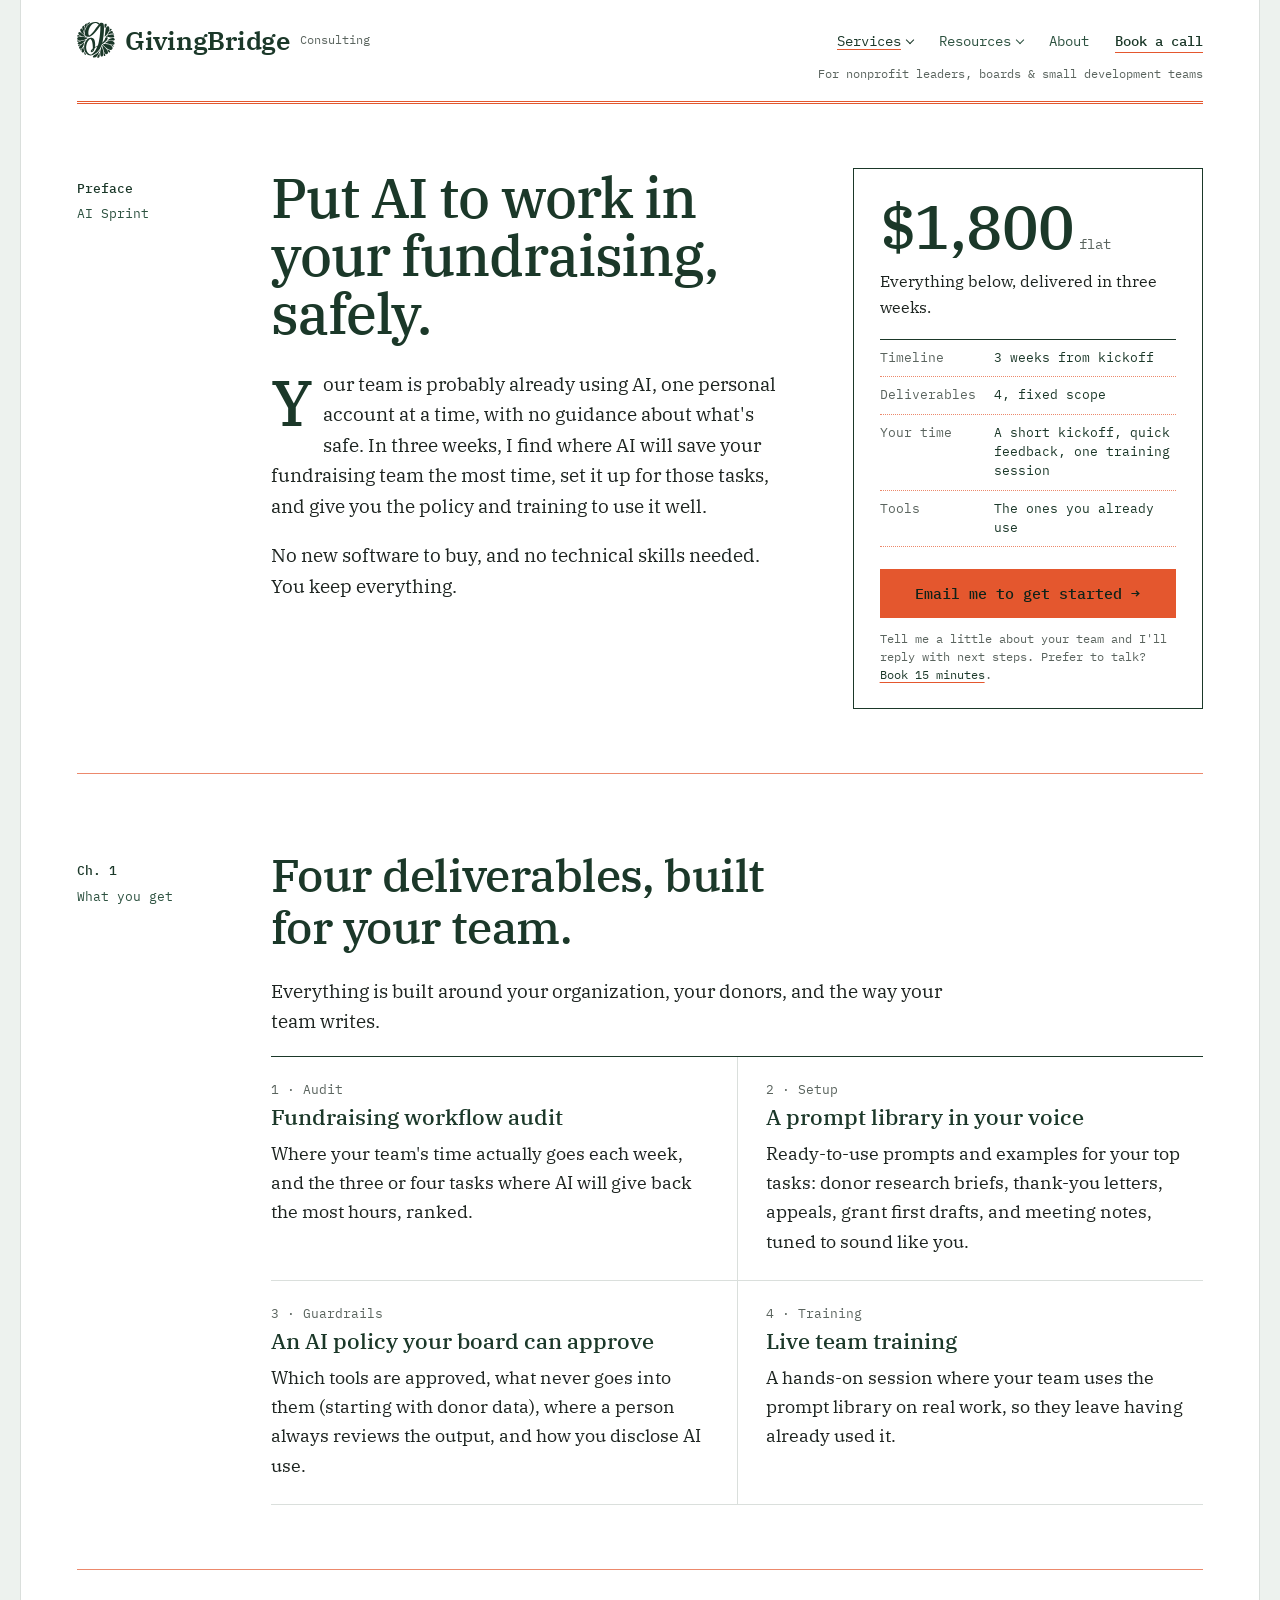
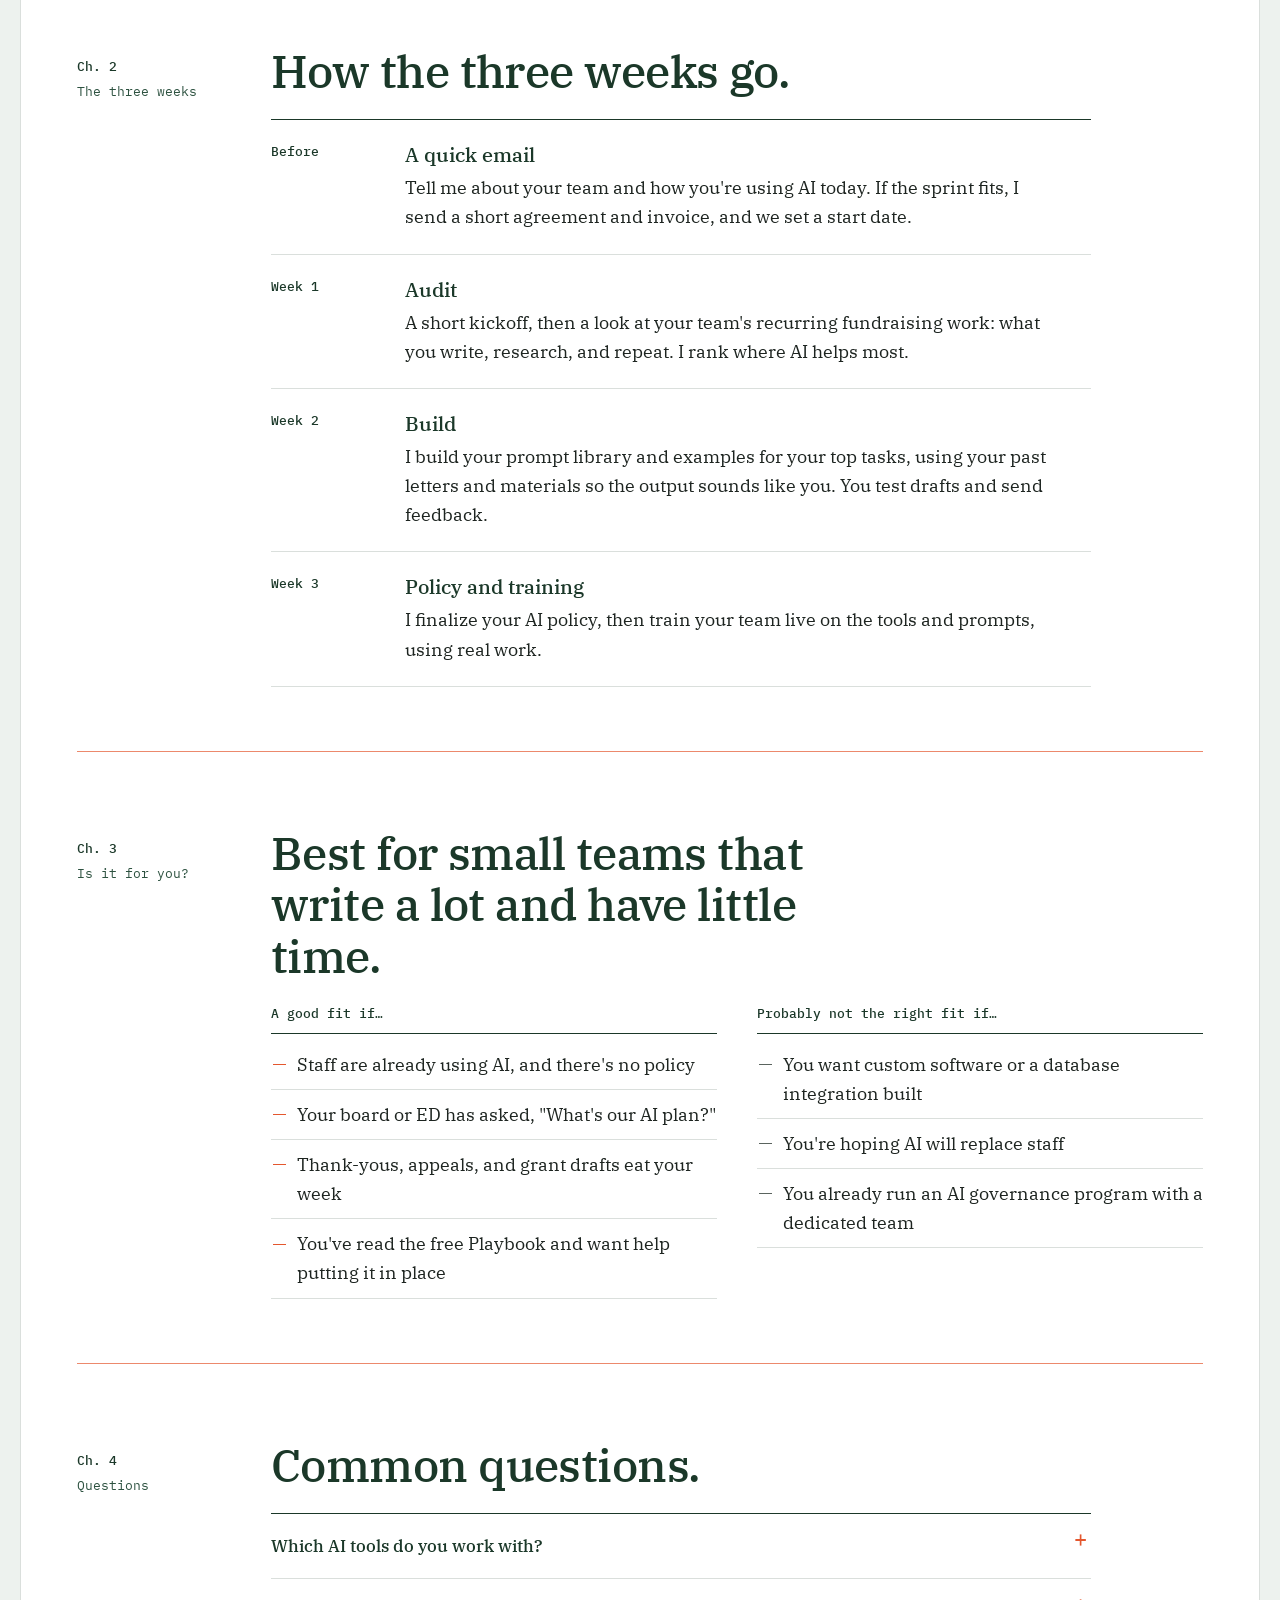
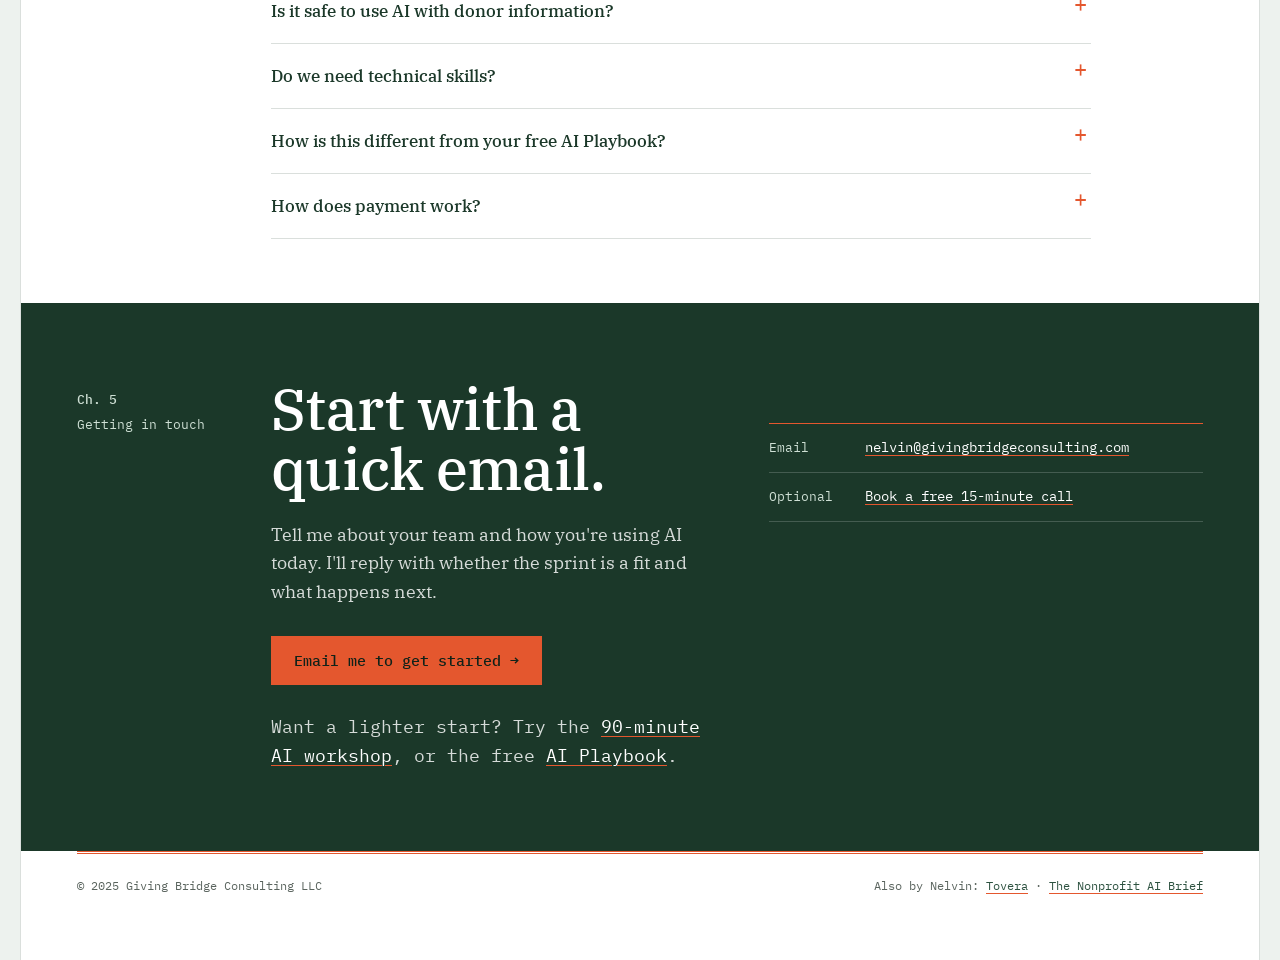
==== ai-sprint/index.html @ 1235b40e "Buyer and designer review fixes - Homepage: says what it is up front, $79 CTA, fixed-price offer led" ====
<!doctype html>
<html lang="en">
<head>
<meta charset="utf-8">
<meta name="viewport" content="width=device-width, initial-scale=1">
<title>AI Fundraising Sprint ($1,800, 3 weeks) | GivingBridge Consulting</title>
<meta name="description" content="A fixed-scope, three-week project that puts AI to work for nonprofit fundraising teams: a workflow audit, a prompt library in your voice, an AI policy that protects donor data, and live team training. $1,800 flat.">
<link rel="icon" href="/assets/favicon.svg" type="image/svg+xml">
<link rel="apple-touch-icon" href="/assets/apple-touch-icon.png">
<link rel="canonical" href="https://givingbridgeconsulting.com/ai-sprint/">
<meta name="theme-color" content="#1B3829">
<meta property="og:type" content="website">
<meta property="og:site_name" content="GivingBridge Consulting">
<meta property="og:title" content="The AI Fundraising Sprint | GivingBridge Consulting">
<meta property="og:description" content="Three weeks to put AI to work in your fundraising, safely. Workflow audit, prompt library, AI policy, and training. $1,800 flat.">
<meta property="og:url" content="https://givingbridgeconsulting.com/ai-sprint/">
<meta property="og:image" content="https://givingbridgeconsulting.com/assets/og-image.jpg">
<meta name="twitter:card" content="summary_large_image">
<link rel="preconnect" href="https://fonts.googleapis.com">
<link rel="preconnect" href="https://fonts.gstatic.com" crossorigin>
<link href="https://fonts.googleapis.com/css2?family=IBM+Plex+Mono:wght@400;500&family=IBM+Plex+Serif:ital,wght@0,400;0,500;0,600;1,400&display=swap" rel="stylesheet">
<link rel="stylesheet" href="/assets/site.css?v=20261027d">






<script type="application/ld+json">
{
 "@context": "https://schema.org",
 "@graph": [
  {
   "@type": [
    "Organization",
    "ProfessionalService"
   ],
   "@id": "https://givingbridgeconsulting.com/#org",
   "name": "GivingBridge Consulting",
   "legalName": "Giving Bridge Consulting LLC",
   "url": "https://givingbridgeconsulting.com/",
   "logo": "https://givingbridgeconsulting.com/assets/apple-touch-icon.png",
   "image": "https://givingbridgeconsulting.com/assets/og-image.jpg",
   "slogan": "Fundraising that outlives the moment.",
   "description": "Fundraising strategy and practical AI for nonprofits. GivingBridge helps small development teams, executive directors, and boards build the systems, clarity, and roadmap to turn goodwill into lasting support.",
   "email": "nelvin@givingbridgeconsulting.com",
   "founder": {
    "@id": "https://givingbridgeconsulting.com/#nelvin"
   },
   "address": {
    "@type": "PostalAddress",
    "addressLocality": "East Northport",
    "addressRegion": "NY",
    "addressCountry": "US"
   },
   "areaServed": {
    "@type": "Country",
    "name": "United States"
   },
   "sameAs": [
    "https://www.linkedin.com/company/giving-bridge-consulting/"
   ],
   "knowsAbout": [
    "Nonprofit fundraising",
    "Donor strategy",
    "Donor retention",
    "Donor segmentation",
    "Donor journey mapping",
    "AI for nonprofits",
    "AI for fundraising",
    "Nonprofit AI policy",
    "Associate boards",
    "Board fundraising",
    "Major gifts"
   ],
   "contactPoint": {
    "@type": "ContactPoint",
    "contactType": "sales",
    "email": "nelvin@givingbridgeconsulting.com",
    "url": "https://calendar.app.google/1Do2GPcDJhYSkQES9"
   }
  },
  {
   "@type": "Service",
   "@id": "https://givingbridgeconsulting.com/ai-sprint/#service",
   "name": "AI Fundraising Sprint",
   "description": "A fixed-scope, three-week project that puts AI to work for a nonprofit fundraising team: a workflow audit, a prompt library in the organization's voice, an AI acceptable-use policy that protects donor data, and live team training.",
   "serviceType": "AI consulting for nonprofits",
   "provider": {
    "@id": "https://givingbridgeconsulting.com/#org"
   },
   "areaServed": {
    "@type": "Country",
    "name": "United States"
   },
   "audience": {
    "@type": "Audience",
    "audienceType": "Nonprofit organizations"
   },
   "url": "https://givingbridgeconsulting.com/ai-sprint/",
   "offers": {
    "@type": "Offer",
    "price": "1800",
    "priceCurrency": "USD",
    "availability": "https://schema.org/InStock",
    "url": "https://givingbridgeconsulting.com/ai-sprint/"
   }
  },
  {
   "@type": "FAQPage",
   "@id": "https://givingbridgeconsulting.com/ai-sprint/#faq",
   "mainEntity": [
    {
     "@type": "Question",
     "name": "Which AI tools do you work with?",
     "acceptedAnswer": {
      "@type": "Answer",
      "text": "The ones your team already has or can get easily, such as ChatGPT, Claude, Microsoft Copilot, or Google Gemini. You don't need to buy new software for the sprint."
     }
    },
    {
     "@type": "Question",
     "name": "Is it safe to use AI with donor information?",
     "acceptedAnswer": {
      "@type": "Answer",
      "text": "It can be, with guardrails. Your policy spells out what never goes into an AI tool, which tools are approved, and where a person always reviews the output. Protecting donor trust comes first."
     }
    },
    {
     "@type": "Question",
     "name": "Do we need technical skills?",
     "acceptedAnswer": {
      "@type": "Answer",
      "text": "No. If your team can write an email, they can use what we build. The training is hands-on and built around your real work."
     }
    },
    {
     "@type": "Question",
     "name": "How is this different from your free AI Playbook?",
     "acceptedAnswer": {
      "@type": "Answer",
      "text": "The Playbook is the do-it-yourself version: templates and prompts anyone can adapt. The sprint is done with you. I tailor the prompts to your voice, fit the policy to your organization, and train your team."
     }
    },
    {
     "@type": "Question",
     "name": "How does payment work?",
     "acceptedAnswer": {
      "@type": "Answer",
      "text": "After we confirm the sprint is a fit, I send a short agreement and an invoice for $1,800. The sprint starts once both are taken care of."
     }
    }
   ]
  },
  {
   "@type": "BreadcrumbList",
   "itemListElement": [
    {
     "@type": "ListItem",
     "position": 1,
     "name": "Home",
     "item": "https://givingbridgeconsulting.com/"
    },
    {
     "@type": "ListItem",
     "position": 2,
     "name": "AI Fundraising Sprint",
     "item": "https://givingbridgeconsulting.com/ai-sprint/"
    }
   ]
  }
 ]
}
</script>
</head>
<body>
<div class="sheet">

  <header>
    <div class="masthead">
      <a class="wordmark" href="/" aria-label="GivingBridge Consulting, home">
        <img class="mark" src="/assets/logo-g.svg" alt="" width="38" height="36"><b>GivingBridge</b><small>Consulting</small>
      </a>
      <div class="masthead-right">
        <nav aria-label="Primary">
          <details class="menu">
            <summary class="is-current">Services</summary>
            <div class="menu-panel groups">
              <div class="menu-col">
                <h4><a href="/#donor-strategy">Donor Strategy</a></h4>
                <a href="/health-check/"><b class="price">$79</b><span>Fundraising Health Check</span><small>Written diagnosis in 48 hours</small></a>
                <a href="/sprint/"><b class="price">$1,200</b><span>Donor Strategy Sprint</span><small>Three weeks, fixed scope</small></a>
              </div>
              <div class="menu-col">
                <h4><a href="/#ai-fundraising">AI for Fundraising</a></h4>
                <a href="/ai-sprint/"><b class="price">$1,800</b><span>AI Fundraising Sprint</span><small>Three weeks, fixed scope</small></a>
                <a href="/ai-workshop/"><b class="price">$1,000</b><span>Team workshop</span><small>90 minutes, live</small></a>
              </div>
              <div class="menu-col">
                <h4><a href="/#associate-boards">Associate Boards</a></h4>
                <a href="/#associate-boards"><b class="price q">Scoped</b><span>Associate Board Development</span><small>Build or restructure</small></a>
              </div>
            </div>
          </details>
          <details class="menu">
            <summary>Resources</summary>
            <div class="menu-panel single">
              <div class="menu-col">
                <a href="/resources/#tovera"><span>Tovera</span><small>Every nonprofit event in one place</small></a>
                <a href="/resources/#brief"><span>The Nonprofit AI Brief</span><small>AI for nonprofits, every morning</small></a>
                <a href="/resources/#top"><span>All resources</span><small>Why I built them</small></a>
              </div>
            </div>
          </details>
          <a href="/#author">About</a>
          <a class="book" href="https://calendar.app.google/1Do2GPcDJhYSkQES9" target="_blank" rel="noopener">Book a call</a>
        </nav>
        <p class="audience">For nonprofit leaders, boards &amp; small development teams</p>
      </div>
    </div>
  </header>

  <main>

    <!-- HERO -->
    <section class="ch ch-wide preface" aria-labelledby="h-top">
      <div class="ch-meta"><span class="num">Preface</span><span class="name">AI Sprint</span></div>
      <div class="ch-body">
        <div class="offer-hero">
          <div>
            <h1 id="h-top">Put AI to work in your fundraising, safely.</h1>
            <div class="intro">
              <p>Your team is probably already using AI, one personal account at a time, with no guidance about what's safe. In three weeks, I find where AI will save your fundraising team the most time, set it up for those tasks, and give you the policy and training to use it well.</p>
              <p>No new software to buy, and no technical skills needed. You keep everything.</p>
            </div>
          </div>
          <aside class="price-card" aria-label="Pricing">
            <div class="amount">$1,800<small>flat</small></div>
            <p class="what">Everything below, delivered in three weeks.</p>
            <dl>
              <div><dt>Timeline</dt><dd>3 weeks from kickoff</dd></div>
              <div><dt>Deliverables</dt><dd>4, fixed scope</dd></div>
              <div><dt>Your time</dt><dd>A short kickoff, quick feedback, one training session</dd></div>
              <div><dt>Tools</dt><dd>The ones you already use</dd></div>
            </dl>
            <a class="btn btn-accent" href="mailto:nelvin@givingbridgeconsulting.com?subject=AI%20Fundraising%20Sprint">Email me to get started →</a>
            <p class="fine">Tell me a little about your team and I'll reply with next steps. Prefer to talk? <a href="https://calendar.app.google/1Do2GPcDJhYSkQES9" target="_blank" rel="noopener">Book 15 minutes</a>.</p>
          </aside>
        </div>
      </div>
    </section>

    <!-- DELIVERABLES -->
    <section class="ch ch-wide" id="deliverables" aria-labelledby="h-del">
      <div class="ch-meta"><span class="num">Ch. 1</span><span class="name">What you get</span></div>
      <div class="ch-body">
        <h2 id="h-del">Four deliverables, built for your team.</h2>
        <p class="lede">Everything is built around your organization, your donors, and the way your team writes.</p>
        <div class="areas">
          <div class="area">
            <span class="k">1 · Audit</span>
            <h3>Fundraising workflow audit</h3>
            <p>Where your team's time actually goes each week, and the three or four tasks where AI will give back the most hours, ranked.</p>
          </div>
          <div class="area">
            <span class="k">2 · Setup</span>
            <h3>A prompt library in your voice</h3>
            <p>Ready-to-use prompts and examples for your top tasks: donor research briefs, thank-you letters, appeals, grant first drafts, and meeting notes, tuned to sound like you.</p>
          </div>
          <div class="area">
            <span class="k">3 · Guardrails</span>
            <h3>An AI policy your board can approve</h3>
            <p>Which tools are approved, what never goes into them (starting with donor data), where a person always reviews the output, and how you disclose AI use.</p>
          </div>
          <div class="area">
            <span class="k">4 · Training</span>
            <h3>Live team training</h3>
            <p>A hands-on session where your team uses the prompt library on real work, so they leave having already used it.</p>
          </div>
        </div>
      </div>
    </section>

    <!-- TIMELINE -->
    <section class="ch ch-wide" id="timeline" aria-labelledby="h-time">
      <div class="ch-meta"><span class="num">Ch. 2</span><span class="name">The three weeks</span></div>
      <div class="ch-body">
        <h2 id="h-time">How the three weeks go.</h2>
        <ol class="weeks">
          <li>
            <span class="when">Before</span>
            <div><h3>A quick email</h3><p>Tell me about your team and how you're using AI today. If the sprint fits, I send a short agreement and invoice, and we set a start date.</p></div>
          </li>
          <li>
            <span class="when">Week 1</span>
            <div><h3>Audit</h3><p>A short kickoff, then a look at your team's recurring fundraising work: what you write, research, and repeat. I rank where AI helps most.</p></div>
          </li>
          <li>
            <span class="when">Week 2</span>
            <div><h3>Build</h3><p>I build your prompt library and examples for your top tasks, using your past letters and materials so the output sounds like you. You test drafts and send feedback.</p></div>
          </li>
          <li>
            <span class="when">Week 3</span>
            <div><h3>Policy and training</h3><p>I finalize your AI policy, then train your team live on the tools and prompts, using real work.</p></div>
          </li>
        </ol>
      </div>
    </section>

    <!-- FIT -->
    <section class="ch ch-wide" id="fit" aria-labelledby="h-fit">
      <div class="ch-meta"><span class="num">Ch. 3</span><span class="name">Is it for you?</span></div>
      <div class="ch-body">
        <h2 id="h-fit">Best for small teams that write a lot and have little time.</h2>
        <div class="fit">
          <div>
            <h3>A good fit if…</h3>
            <ul>
              <li>Staff are already using AI, and there's no policy</li>
              <li>Your board or ED has asked, "What's our AI plan?"</li>
              <li>Thank-yous, appeals, and grant drafts eat your week</li>
              <li>You've read the free Playbook and want help putting it in place</li>
            </ul>
          </div>
          <div class="no">
            <h3>Probably not the right fit if…</h3>
            <ul>
              <li>You want custom software or a database integration built</li>
              <li>You're hoping AI will replace staff</li>
              <li>You already run an AI governance program with a dedicated team</li>
            </ul>
          </div>
        </div>
      </div>
    </section>

    <!-- FAQ -->
    <section class="ch ch-wide" id="faq" aria-labelledby="h-faq">
      <div class="ch-meta"><span class="num">Ch. 4</span><span class="name">Questions</span></div>
      <div class="ch-body">
        <h2 id="h-faq">Common questions.</h2>
        <div class="faq">
          <details>
            <summary>Which AI tools do you work with?</summary>
            <p>The ones your team already has or can get easily, such as ChatGPT, Claude, Microsoft Copilot, or Google Gemini. You don't need to buy new software for the sprint.</p>
          </details>
          <details>
            <summary>Is it safe to use AI with donor information?</summary>
            <p>It can be, with guardrails. Your policy spells out what never goes into an AI tool, which tools are approved, and where a person always reviews the output. Protecting donor trust comes first.</p>
          </details>
          <details>
            <summary>Do we need technical skills?</summary>
            <p>No. If your team can write an email, they can use what we build. The training is hands-on and built around your real work.</p>
          </details>
          <details>
            <summary>How is this different from your free AI Playbook?</summary>
            <p>The Playbook is the do-it-yourself version: templates and prompts anyone can adapt. The sprint is done with you. I tailor the prompts to your voice, fit the policy to your organization, and train your team.</p>
          </details>
          <details>
            <summary>How does payment work?</summary>
            <p>After we confirm the sprint is a fit, I send a short agreement and an invoice for $1,800. The sprint starts once both are taken care of.</p>
          </details>
        </div>
      </div>
    </section>

    <!-- CLOSE -->
    <section class="ch ch-wide ch-close" aria-labelledby="h-next">
      <div class="ch-meta"><span class="num">Ch. 5</span><span class="name">Getting in touch</span></div>
      <div class="ch-body">
        <div class="close">
          <div>
            <h2 id="h-next">Start with a quick email.</h2>
            <p>Tell me about your team and how you're using AI today. I'll reply with whether the sprint is a fit and what happens next.</p>
            <div class="actions">
              <a class="btn btn-accent" href="mailto:nelvin@givingbridgeconsulting.com?subject=AI%20Fundraising%20Sprint">Email me to get started →</a>
            </div>
            <p class="ladder">Want a lighter start? Try the <a href="/ai-workshop/" style="color:var(--paper)">90-minute AI workshop</a>, or the free <a href="https://nonprofitaibrief.org/playbook" target="_blank" rel="noopener" style="color:var(--paper)">AI Playbook</a>.</p>
          </div>
          <div>
            <dl class="reach">
              <div><dt>Email</dt><dd><a href="mailto:nelvin@givingbridgeconsulting.com">nelvin@givingbridgeconsulting.com</a></dd></div>
              <div><dt>Optional</dt><dd><a href="https://calendar.app.google/1Do2GPcDJhYSkQES9" target="_blank" rel="noopener">Book a free 15-minute call</a></dd></div>
            </dl>
          </div>
        </div>
      </div>
    </section>
  </main>

  <footer class="colophon">
    <span>© 2025 Giving Bridge Consulting LLC</span>
    <span>Also by Nelvin: <a href="https://tovera.org" target="_blank" rel="noopener">Tovera</a> · <a href="https://nonprofitaibrief.org" target="_blank" rel="noopener">The Nonprofit AI Brief</a></span>
  </footer>

</div>
<script>
  // Dropdown menus: one open at a time; close on outside click, link click or Escape
  (function(){
    var menus=[].slice.call(document.querySelectorAll('.menu'));
    menus.forEach(function(m){
      m.addEventListener('toggle',function(){ if(m.open) menus.forEach(function(o){ if(o!==m) o.open=false; }); });
      m.querySelectorAll('.menu-panel a').forEach(function(a){ a.addEventListener('click',function(){ m.open=false; }); });
    });
    document.addEventListener('click',function(e){ menus.forEach(function(m){ if(m.open && !m.contains(e.target)) m.open=false; }); });
    document.addEventListener('keydown',function(e){ if(e.key!=='Escape') return; menus.forEach(function(m){ if(m.open){ m.open=false; m.querySelector('summary').focus(); } }); });
  })();
  // Land on the right section when arriving from another page (e.g. /resources/#tovera)
  window.addEventListener('load',function(){
    if(!location.hash) return;
    var t=document.getElementById(decodeURIComponent(location.hash.slice(1)));
    if(t) window.scrollTo({top: t.getBoundingClientRect().top + window.scrollY - 16, behavior:'instant'});
  });
</script>
</body>
</html>
---- assets/site.css ----
/* GivingBridge shared styles. Base copied from index.html's inline <style>; keep the two in sync. Offer-page additions are at the bottom. */
/* ---------- palette (A · Vermilion) ---------- */
:root{
  --ink:#1B3829; --ink-deep:#0F2219; --paper:#FFFFFF; --paper-2:#EDF2EE;
  --accent:#E4572E; --on-accent:#0F2219; --soft:#CFE0D5; --on-soft:#1B3829;
  --text:#1D2420; --muted:#5A645E;
}
:root{
  --mid:#2D5240;
  --rule:color-mix(in srgb, var(--accent) 70%, transparent);
  --rule-soft:color-mix(in srgb, var(--ink) 16%, transparent);
  --serif:"IBM Plex Serif", Georgia, serif;
  --mono:"IBM Plex Mono", ui-monospace, Menlo, monospace;
}
*,*::before,*::after{box-sizing:border-box}
html{scroll-behavior:smooth}
body{
  margin:0; background:var(--paper-2); color:var(--text);
  font-family:var(--serif); font-size:18px; line-height:1.62;
  -webkit-font-smoothing:antialiased; text-rendering:optimizeLegibility;
}
a{color:var(--ink); text-decoration-color:var(--accent); text-underline-offset:3px; text-decoration-thickness:1px}
a:hover{text-decoration-thickness:2px}
img{display:block; max-width:100%}
h1,h2,h3{color:var(--ink); font-weight:500; margin:0}
p{margin:0 0 1em}
.mono{font-family:var(--mono)}


/* ---------- the page sheet ---------- */
.sheet{
  max-width:1240px; margin:0 auto; background:var(--paper);
  border-left:1px solid var(--rule-soft); border-right:1px solid var(--rule-soft);
  padding:0 56px;
}

.running{
  display:flex; justify-content:space-between; gap:16px;
  font:400 12px/1.4 var(--mono); color:var(--muted);
  padding:14px 0 12px; border-bottom:1px solid var(--rule);
}
.running span:last-child{text-align:right}

.masthead{
  display:flex; align-items:baseline; justify-content:space-between; gap:24px; flex-wrap:wrap;
  padding:22px 0 18px;
  border-bottom:3px double var(--accent);
}
.wordmark{text-decoration:none; color:var(--ink); display:flex; align-items:center; gap:10px; flex-wrap:wrap}
.wordmark b{font:600 26px/1 var(--serif); letter-spacing:-.01em}
.wordmark img.mark{width:38px; height:auto; flex:none; align-self:center}
.wordmark small{font:400 12px/1 var(--mono); color:var(--muted)}
.masthead-right{display:flex; flex-direction:column; align-items:flex-end; gap:10px}
.audience{margin:0; font:400 12px/1.4 var(--mono); color:var(--muted); text-align:right}
.masthead nav{display:flex; gap:22px; flex-wrap:wrap; align-items:baseline}
.masthead nav a{font:400 13.5px/1.2 var(--mono); color:var(--mid); text-decoration:none}
.masthead nav a:hover{color:var(--ink); text-decoration:underline; text-decoration-color:var(--accent)}
.masthead nav a.book{color:var(--ink); font-weight:500; border-bottom:1.5px solid var(--accent); padding-bottom:2px}

/* ---------- chapter grid ---------- */
.ch{
  display:grid; grid-template-columns:150px minmax(0,1fr); column-gap:44px;
  padding:76px 0 64px; border-top:1px solid var(--rule);
  position:relative;
}
.ch:first-of-type{border-top:0}
.ch-meta{font-family:var(--mono); font-size:13px; color:var(--ink); padding-top:10px}
.ch-meta .num{display:block; font-weight:500}
.ch-meta .name{display:block; color:var(--mid); margin-top:4px}
.ch-body{min-width:0}
.ch-margin{padding-top:10px}
.folio{
  position:absolute; right:0; bottom:18px;
  font:400 11.5px/1 var(--mono); color:var(--muted);
}

h2{font-size:clamp(2rem,3.6vw,2.9rem); line-height:1.12; letter-spacing:-.012em; max-width:20ch; margin-bottom:22px}
.lede{font-size:1.18rem; color:var(--text); max-width:38em}

.note{
  font:400 12.5px/1.6 var(--mono); color:var(--mid);
  border-top:1px solid var(--accent); padding-top:10px; margin-bottom:28px;
}
.note .mark{color:var(--ink); font-weight:500}
.note em{font-style:normal; color:var(--ink); font-weight:500}

/* ---------- hero / preface ---------- */
.preface{padding-top:64px}
.preface h1{
  font-size:clamp(2.7rem,6.4vw,5.1rem); line-height:1.02; letter-spacing:-.022em;
  max-width:12ch; margin-bottom:30px;
}
.preface .intro{font-size:1.2rem; max-width:34em}
.preface .intro p:first-child::first-letter{
  font-size:3.4em; float:left; line-height:.86; padding:6px 10px 0 0; color:var(--ink); font-weight:500;
}
.actions{display:flex; gap:22px; align-items:center; flex-wrap:wrap; margin-top:30px}
.btn{
  display:inline-block; font:500 15px/1 var(--mono); text-decoration:none;
  background:var(--ink); color:var(--paper); padding:16px 22px; border:1px solid var(--ink);
}
.btn:hover{background:var(--ink-deep)}
.link-quiet{font:400 14px/1 var(--mono); color:var(--mid)}

.contents{margin-top:54px; max-width:640px; border-top:1px solid var(--ink)}
.contents h3{font:500 13px/1 var(--mono); color:var(--ink); padding:14px 0 6px}
.contents ol{list-style:none; margin:0; padding:0}
.contents li a{
  display:flex; align-items:baseline; gap:12px; padding:9px 0; text-decoration:none;
  border-bottom:1px solid var(--rule-soft); color:var(--text);
}
.contents li a:hover .t{color:var(--ink); text-decoration:underline; text-decoration-color:var(--accent)}
.contents .c{font:400 12.5px/1 var(--mono); color:var(--muted); width:46px; flex:none}
.contents .t{font-size:1.02rem}
.contents .lead{flex:1; border-bottom:1.5px dotted var(--rule); transform:translateY(-4px); min-width:20px}
.contents .p{font:400 12.5px/1 var(--mono); color:var(--muted)}

/* ---------- diagnosis table ---------- */
table.dx{width:100%; border-collapse:collapse; margin-top:10px}
.dx thead th{
  text-align:left; font:500 12.5px/1.3 var(--mono); color:var(--on-soft); background:var(--soft);
  padding:11px 18px 11px 12px; border-bottom:1.5px solid var(--ink); vertical-align:bottom;
}
.dx td{padding:22px 24px 22px 0; border-bottom:1px solid var(--rule-soft); vertical-align:top}
.dx td:first-child{width:42%; font-style:italic; color:var(--text); font-size:1.06rem}
.dx td:first-child .k{font:normal 400 12px/1 var(--mono); color:var(--muted); display:block; margin-bottom:8px}
.dx td:last-child{border-left:1px solid var(--rule-soft); padding-left:24px; padding-right:0}
.dx td strong{color:var(--ink); font-weight:600; display:block; margin-bottom:4px}

figure{margin:0}
.fig{margin-top:52px; padding:26px 26px 18px; background:var(--paper-2); border:1px solid var(--rule-soft)}
.fig svg{width:100%; height:auto; display:block; overflow:visible}
.fig figcaption{
  font:400 12.5px/1.55 var(--mono); color:var(--mid);
  border-top:1px solid var(--rule); margin-top:14px; padding-top:10px;
}
.fig figcaption b{color:var(--ink); font-weight:500}
.svg-label{font-family:var(--mono); font-size:12px}
.svg-small{font-family:var(--mono); font-size:11px}

/* ---------- field entries ---------- */
.entry{padding:38px 0 40px; border-top:1px solid var(--rule)}
.entry:first-of-type{border-top:1.5px solid var(--ink)}
.entry.flagship{border-top-color:var(--ink)}
.entry-head{display:flex; align-items:baseline; justify-content:space-between; gap:16px; flex-wrap:wrap; margin-bottom:16px}
.entry-id{font:400 12.5px/1 var(--mono); color:var(--muted)}
.entry-tag{font:500 12px/1 var(--mono); color:var(--ink); border:1px solid var(--ink); padding:5px 8px}
.entry h3{font-size:clamp(1.55rem,2.4vw,1.95rem); line-height:1.15; letter-spacing:-.01em; margin-bottom:18px}
.scope{margin:0 0 20px; font:400 13px/1.5 var(--mono); max-width:620px}
.scope div{display:grid; grid-template-columns:110px 1fr; gap:12px; padding:7px 0; border-bottom:1px dotted var(--rule)}
.scope div:first-child{border-top:1px dotted var(--rule)}
.scope dt{color:var(--muted)}
.scope dd{margin:0; color:var(--ink)}
.entry ul{list-style:none; padding:0; margin:14px 0 0; max-width:40em}
.entry li{position:relative; padding-left:26px; margin-bottom:8px}
.entry li::before{content:""; position:absolute; left:2px; top:.8em; width:13px; border-top:1.5px solid var(--accent)}
.entry .fig{margin-top:30px; background:var(--paper)}

/* ---------- procedure ---------- */
.checklist{list-style:none; margin:8px 0 0; padding:0; border-top:1.5px solid var(--ink); max-width:760px}
.checklist li{
  display:grid; grid-template-columns:34px minmax(0,1fr) auto; column-gap:18px;
  padding:24px 0; border-bottom:1px solid var(--rule-soft);
}
.box{
  width:22px; height:22px; border:1.6px solid var(--accent); margin-top:5px;
  border-radius:2px 3px 2px 4px; transform:rotate(-2deg);
}
.checklist li:nth-child(2) .box{transform:rotate(1.5deg)}
.checklist li:nth-child(3) .box{transform:rotate(-1deg)}
.checklist h3{font-size:1.32rem; line-height:1.25; margin-bottom:6px}
.checklist h3 .s{font:400 13px/1 var(--mono); color:var(--muted); margin-right:8px; vertical-align:2px}
.checklist p{margin:0; max-width:34em}
.checklist .out{font:400 12px/1.5 var(--mono); color:var(--muted); text-align:right; padding-top:7px; white-space:nowrap}

/* ---------- wide chapters (no margin column) ---------- */
.ch-wide .ch-body{grid-column:2 / -1}

/* ---------- about ---------- */
.author{display:grid; grid-template-columns:minmax(0,340px) minmax(0,1fr); gap:56px; align-items:start}
.portrait img{width:100%; height:auto; aspect-ratio:3/4; object-fit:cover; object-position:50% 22%; border:1px solid var(--rule-soft)}
.portrait figcaption{font:400 12px/1.5 var(--mono); color:var(--mid); padding-top:10px; border-top:1.5px solid var(--accent); margin-top:12px}
.portrait figcaption b{color:var(--ink); font-weight:500}
.author-text h2{max-width:14ch}
.author-text p{max-width:34em}
.author-text .aside{font:400 13px/1.6 var(--mono); color:var(--mid); border-left:2px solid var(--accent); padding:2px 0 2px 14px; margin:26px 0 0; max-width:30em}
.author-text .aside b{color:var(--ink); font-weight:500}
.facts{margin:56px 0 0; display:grid; grid-template-columns:repeat(4,minmax(0,1fr)); border-top:1.5px solid var(--ink)}
.facts div{padding:16px 20px 4px 0; border-right:1px solid var(--rule-soft)}
.facts div + div{padding-left:20px}
.facts div:last-child{border-right:0}
.facts dt{font:400 12px/1.4 var(--mono); color:var(--muted); margin-bottom:6px}
.facts dd{margin:0; font-size:.98rem; line-height:1.45; color:var(--ink)}

/* ---------- contact ---------- */
.ch-close{background:var(--ink); color:var(--paper); margin:0 -56px; padding-left:56px; padding-right:56px; border-top:0}
.ch-close .ch-meta, .ch-close .ch-meta .name{color:var(--soft)}
.ch-close h2{color:var(--paper); max-width:12ch; font-size:clamp(2.3rem,4.6vw,3.6rem); line-height:1.04}
.ch-close .folio{color:color-mix(in srgb, var(--paper) 55%, transparent); right:56px}
.close{display:grid; grid-template-columns:minmax(0,1fr) minmax(0,1fr); gap:64px; align-items:start}
.close .reach{margin-top:44px}
.form-title{font:500 13px/1.4 var(--mono); color:var(--soft); margin:0 0 18px; padding-top:12px; border-top:1.5px solid var(--accent)}
.hs-wrap{min-height:420px}
.close p{max-width:30em; color:color-mix(in srgb, var(--paper) 82%, transparent); font-size:1.1rem}
.btn-accent{background:var(--accent); color:var(--on-accent); border-color:var(--accent); font-weight:500}
.btn-accent:hover{background:var(--paper); color:var(--ink); border-color:var(--paper)}
.reach{margin:0; border-top:1.5px solid var(--accent); font-family:var(--mono)}
.reach div{display:grid; grid-template-columns:84px minmax(0,1fr); gap:12px; padding:13px 0; border-bottom:1px solid color-mix(in srgb, var(--paper) 18%, transparent)}
.reach dt{font-size:12.5px; color:var(--soft)}
.reach dd{margin:0; font-size:13.5px; color:var(--paper); white-space:nowrap}
.reach a{color:var(--paper); text-decoration-color:var(--accent)}

/* ---------- colophon ---------- */
.colophon{
  border-top:3px double var(--accent); padding:22px 0 64px;
  display:flex; justify-content:space-between; gap:20px; flex-wrap:wrap;
  font:400 12px/1.6 var(--mono); color:var(--muted);
}

/* ---------- responsive ---------- */
@media (max-width:1080px){
  .ch{grid-template-columns:120px minmax(0,1fr); column-gap:36px}
  .facts{grid-template-columns:1fr 1fr}
  .facts div:nth-child(2){border-right:0}
  .facts div:nth-child(3){padding-left:0}
  .facts div:nth-child(n+3){border-top:1px solid var(--rule-soft)}
  .ch-margin{grid-column:2; display:grid; grid-template-columns:repeat(auto-fit,minmax(220px,1fr)); gap:0 28px; padding-top:36px}
}
@media (max-width:780px){
  body{font-size:17px}
  .sheet{padding:0 16px; border:0}
  .running{font-size:11px}
  .running span:last-child{display:none}
  .masthead{padding:18px 0 14px; gap:14px}
  .masthead nav{gap:8px 16px}
  .masthead nav a{font-size:12.5px}
  .masthead-right{align-items:flex-start; width:100%}
  .audience{text-align:left}
  .ch{display:block; padding:56px 0 60px}
  .ch-meta{display:flex; gap:10px; align-items:baseline; padding:0 0 14px; margin-bottom:18px; border-bottom:1px dotted var(--rule)}
  .ch-meta .name{margin:0}
  .ch-margin{display:block; padding-top:28px}
  .note{border-top:0; border-left:2px solid var(--accent); padding:2px 0 2px 14px; margin-bottom:18px}
  .preface{padding-top:44px}
  .preface .intro{font-size:1.08rem}
  .contents .p{display:none}

  table.dx, .dx tbody, .dx tr, .dx td{display:block; width:100%}
  .dx thead{display:none}
  .dx tr{padding:20px 0; border-bottom:1px solid var(--rule)}
  .dx td{padding:0; border:0}
  .dx td:first-child{width:100%; margin-bottom:12px}
  .dx td:last-child{border-left:2px solid var(--ink); padding-left:14px}
  .dx td:last-child::before{content:"What's underneath"; display:block; font:400 11.5px/1 var(--mono); color:var(--muted); margin-bottom:8px}
  .fig{padding:16px 12px 12px; margin-left:-4px; margin-right:-4px}
  .fig .scroll{overflow-x:auto}
  .fig .scroll svg{min-width:560px}

  .scope div{grid-template-columns:92px 1fr}

  .checklist li{grid-template-columns:30px minmax(0,1fr); }
  .checklist .out{grid-column:2; text-align:left; padding-top:10px; white-space:normal}

  .author{grid-template-columns:1fr; gap:32px}
  .portrait{max-width:340px}
  .facts{grid-template-columns:1fr 1fr; margin-top:40px}
  .facts div, .facts div + div{padding:14px 12px 10px 0; border-right:0; border-bottom:1px solid var(--rule-soft)}
  .ch-close{margin:0 -16px; padding-left:16px; padding-right:16px}
  .close{grid-template-columns:1fr; gap:40px}
  .ch-close .folio{right:16px}
  .reach dd{white-space:normal; overflow-wrap:anywhere}
  .folio{bottom:16px}
}

/* =====================================================================
   Offer pages (/health-check, /sprint)
   ===================================================================== */
.masthead nav a[aria-current="page"]{color:var(--ink); text-decoration:underline; text-decoration-color:var(--accent)}

.offer-hero{display:grid; grid-template-columns:minmax(0,1.5fr) minmax(0,1fr); gap:56px; align-items:start}
.offer-hero h1{font-size:clamp(2.3rem,4.6vw,3.5rem); line-height:1.04; letter-spacing:-.02em; max-width:17ch; margin-bottom:26px}
.offer-hero .intro{font-size:1.18rem; max-width:32em}
.kicker{font:400 13px/1.4 var(--mono); color:var(--mid); margin:0 0 18px}
.kicker b{color:var(--ink); font-weight:500}

.price-card{border:1.5px solid var(--ink); background:var(--paper); padding:28px 26px 24px; position:sticky; top:24px}
.price-card .amount{font:500 clamp(3rem,5vw,3.8rem)/1 var(--serif); color:var(--ink); letter-spacing:-.02em}
.price-card .amount small{font:400 14px/1 var(--mono); color:var(--muted); letter-spacing:0; margin-left:6px}
.price-card .what{margin:10px 0 18px; font-size:1.02rem}
.price-card dl{margin:0 0 22px; font:400 13px/1.45 var(--mono); border-top:1px solid var(--ink)}
.price-card dl div{display:grid; grid-template-columns:104px minmax(0,1fr); gap:10px; padding:9px 0; border-bottom:1px dotted var(--rule)}
.price-card dt{color:var(--muted)}
.price-card dd{margin:0; color:var(--ink)}
.price-card .btn{display:block; text-align:center; width:100%}
.price-card .fine{font:400 12px/1.5 var(--mono); color:var(--muted); margin:12px 0 0}

.areas{display:grid; grid-template-columns:repeat(2,minmax(0,1fr)); border-top:1.5px solid var(--ink); margin-top:8px}
.area{padding:26px 28px 24px 0; border-bottom:1px solid var(--rule-soft)}
.area:nth-child(even){padding:26px 0 24px 28px; border-left:1px solid var(--rule-soft)}
.area .k{font:400 12.5px/1 var(--mono); color:var(--muted); display:block; margin-bottom:10px}
.area h3{font-size:1.35rem; line-height:1.2; margin-bottom:8px}
.area p{margin:0; max-width:30em}

.fit{display:grid; grid-template-columns:repeat(2,minmax(0,1fr)); gap:40px; margin-top:8px}
.fit h3{font:500 13px/1.4 var(--mono); color:var(--ink); padding-bottom:10px; border-bottom:1.5px solid var(--ink); margin-bottom:6px}
.fit ul{list-style:none; margin:0; padding:0}
.fit li{position:relative; padding:10px 0 10px 26px; border-bottom:1px solid var(--rule-soft)}
.fit li::before{content:""; position:absolute; left:2px; top:1.35em; width:13px; border-top:1.5px solid var(--accent)}
.fit .no li::before{border-top-color:var(--muted)}

.weeks{list-style:none; margin:8px 0 0; padding:0; border-top:1.5px solid var(--ink); max-width:820px}
.weeks li{display:grid; grid-template-columns:110px minmax(0,1fr); column-gap:24px; padding:22px 0; border-bottom:1px solid var(--rule-soft)}
.weeks .when{font:500 13px/1.6 var(--mono); color:var(--ink)}
.weeks h3{font-size:1.25rem; line-height:1.25; margin-bottom:6px}
.weeks p{margin:0; max-width:36em}

.faq{border-top:1.5px solid var(--ink); max-width:820px; margin-top:8px}
.faq details{border-bottom:1px solid var(--rule-soft)}
.faq summary{cursor:pointer; list-style:none; padding:18px 36px 18px 0; position:relative; font-size:1.08rem; color:var(--ink); font-weight:500}
.faq summary::-webkit-details-marker{display:none}
.faq summary::after{content:"+"; position:absolute; right:4px; top:14px; font:400 22px/1 var(--mono); color:var(--accent)}
.faq details[open] summary::after{content:"–"}
.faq details p{margin:0 0 20px; max-width:38em}

.ladder{margin-top:28px; font:400 13px/1.6 var(--mono); color:var(--soft)}
.ladder b{color:var(--paper); font-weight:500}

/* ---------- questionnaire ---------- */
.q-form{max-width:780px}
.q-form fieldset{border:0; margin:0 0 48px; padding:0}
.q-form legend{font:500 13px/1.4 var(--mono); color:var(--ink); width:100%; padding:0 0 10px; border-bottom:1.5px solid var(--ink); margin-bottom:8px}
.q-form legend .k{color:var(--muted); font-weight:400; margin-right:8px}
.q{padding:20px 0; border-bottom:1px solid var(--rule-soft)}
.q > label, .q > .qlabel{display:block; font-size:1.05rem; color:var(--ink); margin-bottom:10px}
.q .hint{display:block; font:400 12.5px/1.5 var(--mono); color:var(--muted); margin-top:4px}
.q input[type=text], .q input[type=email], .q input[type=url], .q input[type=number], .q select, .q textarea{
  width:100%; font:400 16px/1.4 var(--serif); color:var(--text); background:#fff;
  border:1px solid color-mix(in srgb, var(--ink) 28%, transparent); border-radius:0; padding:12px 14px;
}
.q textarea{min-height:110px; resize:vertical}
.q input:focus, .q select:focus, .q textarea:focus{outline:2px solid var(--accent); outline-offset:-1px; border-color:var(--accent)}
.q .row{display:grid; grid-template-columns:repeat(2,minmax(0,1fr)); gap:16px}
.scale{display:flex; flex-wrap:wrap; gap:8px}
.scale label, .choices label{display:inline-flex; align-items:center; gap:8px; font:400 14px/1.3 var(--mono); color:var(--ink); border:1px solid color-mix(in srgb, var(--ink) 28%, transparent); background:#fff; padding:9px 12px; cursor:pointer}
.scale input, .choices input{accent-color:var(--accent); margin:0}
.scale label:has(input:checked), .choices label:has(input:checked){border-color:var(--ink); background:var(--soft)}
.choices{display:flex; flex-wrap:wrap; gap:8px}
.scale-ends{display:flex; justify-content:space-between; font:400 12px/1.4 var(--mono); color:var(--muted); margin-top:8px; max-width:420px}
.req{color:var(--accent)}
.q-submit{display:flex; gap:20px; align-items:center; flex-wrap:wrap; margin-top:8px}
.q-submit button{cursor:pointer}
.hp{position:absolute; left:-9999px}

@media (max-width:1080px){
  .offer-hero{grid-template-columns:1fr; gap:40px}
  .price-card{position:static; max-width:460px}
}
@media (max-width:780px){
  .areas, .fit{grid-template-columns:1fr}
  .area, .area:nth-child(even){padding:22px 0; border-left:0}
  .fit{gap:28px}
  .weeks li{grid-template-columns:1fr; row-gap:6px}
  .q .row{grid-template-columns:1fr}
}

/* ---------- sector resources (Tovera, Nonprofit AI Brief) ---------- */
.res-list{border-top:1.5px solid var(--ink); margin-top:8px}
.res{display:grid; grid-template-columns:minmax(0,1fr) minmax(0,1.05fr); gap:48px; padding:40px 0 44px; border-bottom:1px solid var(--rule-soft); align-items:start}
.res-brand{display:flex; align-items:center; gap:12px; margin-bottom:18px}
.res-brand img, .res-brand svg{width:40px; height:40px; flex:none; border-radius:9px}
.res-brand .nm{font-size:1.5rem; line-height:1.1; letter-spacing:-.01em}
.res-tovera .nm{font-family:"Syne", var(--serif); font-weight:700; color:#1A1A2E}
.res-brief .nm{font-family:"Space Grotesk", var(--serif); font-weight:700; color:#17120F}
.res-line{font-size:1.28rem; line-height:1.35; color:var(--ink); margin:0 0 14px; max-width:24em}
.res-line mark{background:none; padding:0 .05em}
.res-tovera .res-line mark{color:#5546E0; background:linear-gradient(transparent 62%, rgba(217,236,92,.7) 62%)}
.res-brief .res-line mark{color:#C1442C}
.res .scope{margin-top:20px}
.res-actions{display:flex; gap:20px; align-items:center; flex-wrap:wrap; margin-top:22px}
.btn-tovera{background:#5546E0; border-color:#5546E0; color:#fff}
.btn-tovera:hover{background:#3F31C4; border-color:#3F31C4}
.btn-brief{background:#C1442C; border-color:#C1442C; color:#fff}
.btn-brief:hover{background:#A3361F; border-color:#A3361F}
.shot{margin:0; border:1px solid var(--rule-soft); background:#fff; box-shadow:0 1px 0 var(--rule-soft)}
.shot .bar{display:flex; gap:6px; align-items:center; padding:8px 10px; border-bottom:1px solid var(--rule-soft); font:400 11.5px/1 var(--mono); color:var(--muted)}
.shot .bar i{width:8px; height:8px; border-radius:50%; background:var(--paper-2); display:block}
.shot .bar span{margin-left:8px}
.shot img{width:100%; height:auto; aspect-ratio:1400/820; object-fit:cover; object-position:top}
.shot figcaption{font:400 12px/1.5 var(--mono); color:var(--mid); padding:10px 0 0; border-top:1.5px solid var(--accent); background:var(--paper)}
.res-credit{font:400 12.5px/1.5 var(--mono); color:var(--muted); margin-top:22px}
@media (max-width:1080px){ .res{grid-template-columns:1fr; gap:28px} .shot{max-width:640px} }
.colophon a{color:var(--mid)}

/* ---------- primary nav with Services dropdown ---------- */
.masthead nav{display:flex; gap:26px; flex-wrap:wrap; align-items:baseline}
.menu{position:relative}
.menu summary{list-style:none; cursor:pointer; font:400 13.5px/1.2 var(--mono); color:var(--mid); display:inline-flex; align-items:center; gap:6px}
.menu summary::-webkit-details-marker{display:none}
.menu summary::after{content:""; width:6px; height:6px; border-right:1.5px solid currentColor; border-bottom:1.5px solid currentColor; transform:translateY(-2px) rotate(45deg); transition:transform .15s}
.menu[open] summary::after{transform:translateY(1px) rotate(-135deg)}
.menu summary:hover, .menu[open] summary, .menu summary.is-current{color:var(--ink)}
.menu summary.is-current{text-decoration:underline; text-decoration-color:var(--accent); text-underline-offset:3px}
.menu-panel{position:absolute; right:-16px; top:calc(100% + 14px); z-index:60; width:min(560px, calc(100vw - 32px)); background:var(--paper); border:1.5px solid var(--ink); box-shadow:0 10px 30px rgba(15,34,25,.12); display:grid; grid-template-columns:1fr 1fr}
.menu-col{padding:18px 20px 16px}
.menu-col + .menu-col{border-left:1px solid var(--rule-soft); background:var(--paper-2)}
.menu-col h4{margin:0 0 8px; font:500 12px/1.3 var(--mono); color:var(--muted)}
.masthead .menu-col a{display:block; padding:9px 0; border-bottom:1px solid var(--rule-soft); text-decoration:none; color:var(--ink); font:500 15px/1.3 var(--serif)}
.masthead .menu-col a:last-child{border-bottom:0}
.masthead .menu-col a small{display:block; font:400 12px/1.4 var(--mono); color:var(--muted); margin-top:3px}
.masthead .menu-col a:hover{color:var(--ink)}
.masthead .menu-col a:hover span{text-decoration:underline; text-decoration-color:var(--accent); text-underline-offset:3px}
.masthead .menu-col a .price{float:right; font:500 12px/1.6 var(--mono); color:var(--accent)}
.masthead nav > a[aria-current="page"]{color:var(--ink); text-decoration:underline; text-decoration-color:var(--accent)}
@media (max-width:780px){
  .masthead nav{gap:10px 20px}
  .menu{position:static}
  .masthead{position:relative}
  .menu-panel{left:0; right:0; width:auto; top:auto; margin-top:12px; grid-template-columns:1fr}
  .menu-col + .menu-col{border-left:0; border-top:1px solid var(--rule-soft)}
}
.menu-panel.single{width:max-content; max-width:calc(100vw - 32px); grid-template-columns:1fr} @media (max-width:780px){ .menu-panel.single{width:auto; max-width:none} }

/* ---------- masthead: wordmark centered on the nav row ---------- */
.masthead{display:grid; grid-template-columns:auto minmax(0,1fr); column-gap:24px; row-gap:8px; align-items:center}
.masthead-right{display:contents}
.masthead .wordmark{grid-column:1; grid-row:1}
.masthead nav{grid-column:2; grid-row:1; justify-self:end}
.masthead .audience{grid-column:2; grid-row:2; justify-self:end}
@media (max-width:780px){
  .masthead{grid-template-columns:minmax(0,1fr); row-gap:12px}
  .masthead nav{grid-column:1; grid-row:2; justify-self:start}
  .masthead .audience{grid-column:1; grid-row:3; justify-self:start}
}

.area:last-child:nth-child(odd){grid-column:1 / -1; padding-right:0}

/* Services menu grouped by topic (2x2) */
.menu-panel.groups{width:min(820px, calc(100vw - 32px)); grid-template-columns:repeat(3,1fr)}
.menu-panel.groups .menu-col{background:var(--paper); border-left:0}
.menu-panel.groups .menu-col + .menu-col{border-left:1px solid var(--rule-soft)}


.masthead .menu-panel.groups h4 a{display:inline; padding:0; border:0; font:500 12px/1.3 var(--mono); color:var(--muted)}
.masthead .menu-panel.groups h4 a:hover{color:var(--ink); text-decoration:underline; text-decoration-color:var(--accent)}
.masthead .menu-col a .price.q{color:var(--muted); font-weight:400}
@media (max-width:780px){
  .menu-panel.groups{grid-template-columns:1fr}
  .menu-panel.groups .menu-col + .menu-col{border-left:0}
  .menu-panel.groups .menu-col:nth-child(n+2){border-top:1px solid var(--rule-soft)}
}

/* ---------- anchors ---------- */
[id]{scroll-margin-top:16px}

/* ---------- two-step / either-or blocks (homepage services) ---------- */
.paths{display:grid; grid-template-columns:minmax(0,1fr) auto minmax(0,1fr); margin-top:26px; border-top:1.5px solid var(--ink); max-width:760px}
.path{padding:16px 22px 2px 0}
.path + .or + .path{padding:16px 0 2px 22px}
.path .k{display:block; font:400 12.5px/1.4 var(--mono); color:var(--muted); margin-bottom:6px}
.path h4{margin:0 0 6px; font:500 1.12rem/1.25 var(--serif); color:var(--ink)}
.path p{margin:0 0 10px; font-size:.98rem}
.path a{font:500 13.5px/1.4 var(--mono)}
.paths .or{display:flex; align-items:center; padding:0 14px; font:italic 400 1rem/1 var(--serif); color:var(--muted); border-left:1px solid var(--rule-soft); border-right:1px solid var(--rule-soft)}
@media (max-width:780px){
  .paths{grid-template-columns:1fr}
  .path, .path + .or + .path{padding:14px 0 4px}
  .paths .or{padding:4px 0; border:0}
}

/* ---------- homepage offer ledger (reuses .contents) ---------- */
.contents.offers{margin-top:40px; border-top:1.5px solid var(--ink)}
.contents.offers + .contents{margin-top:36px}
.contents.offers .p{font:500 13px/1 var(--mono); color:var(--accent); white-space:nowrap}
.contents.offers .t{font-weight:500; color:var(--ink)}
@media (max-width:780px){ .contents.offers .p{display:inline; font-size:12.5px; margin-left:auto} .contents.offers .lead{display:none} }

/* ---------- review fixes (2026-10-27) ---------- */
.ch-close h2{max-width:16ch}
@media (max-width:1080px){
  /* phones/tablets: headline, then price card, then intro */
  .offer-hero > div:first-child{display:contents}
  .offer-hero h1{order:1; margin-bottom:0}
  .offer-hero .price-card{order:2}
  .offer-hero .intro{order:3}
  .offer-hero{row-gap:28px}
}
@media (max-width:780px){
  .preface .intro p:first-child::first-letter{float:none; font-size:inherit; line-height:inherit; padding:0; font-weight:inherit}
  .reach dd{white-space:nowrap; overflow-wrap:normal; font-size:12.5px}
}
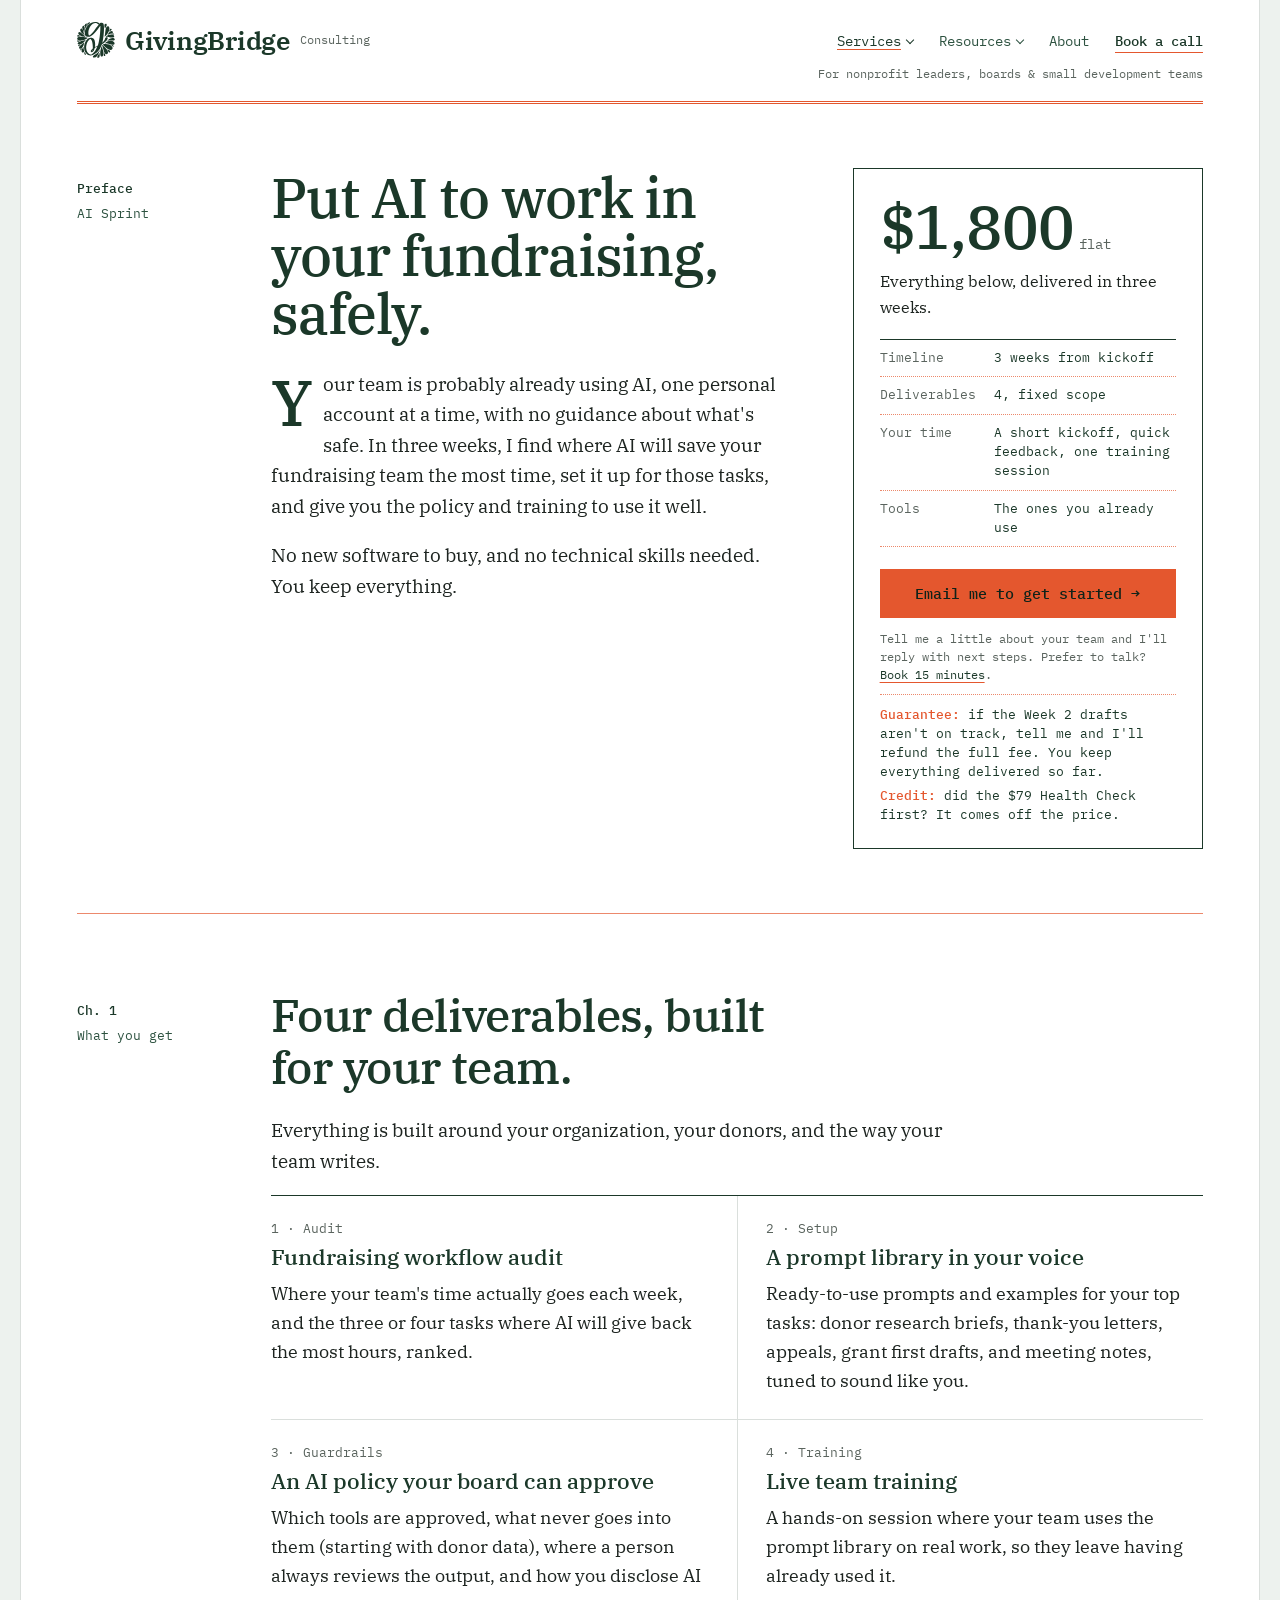
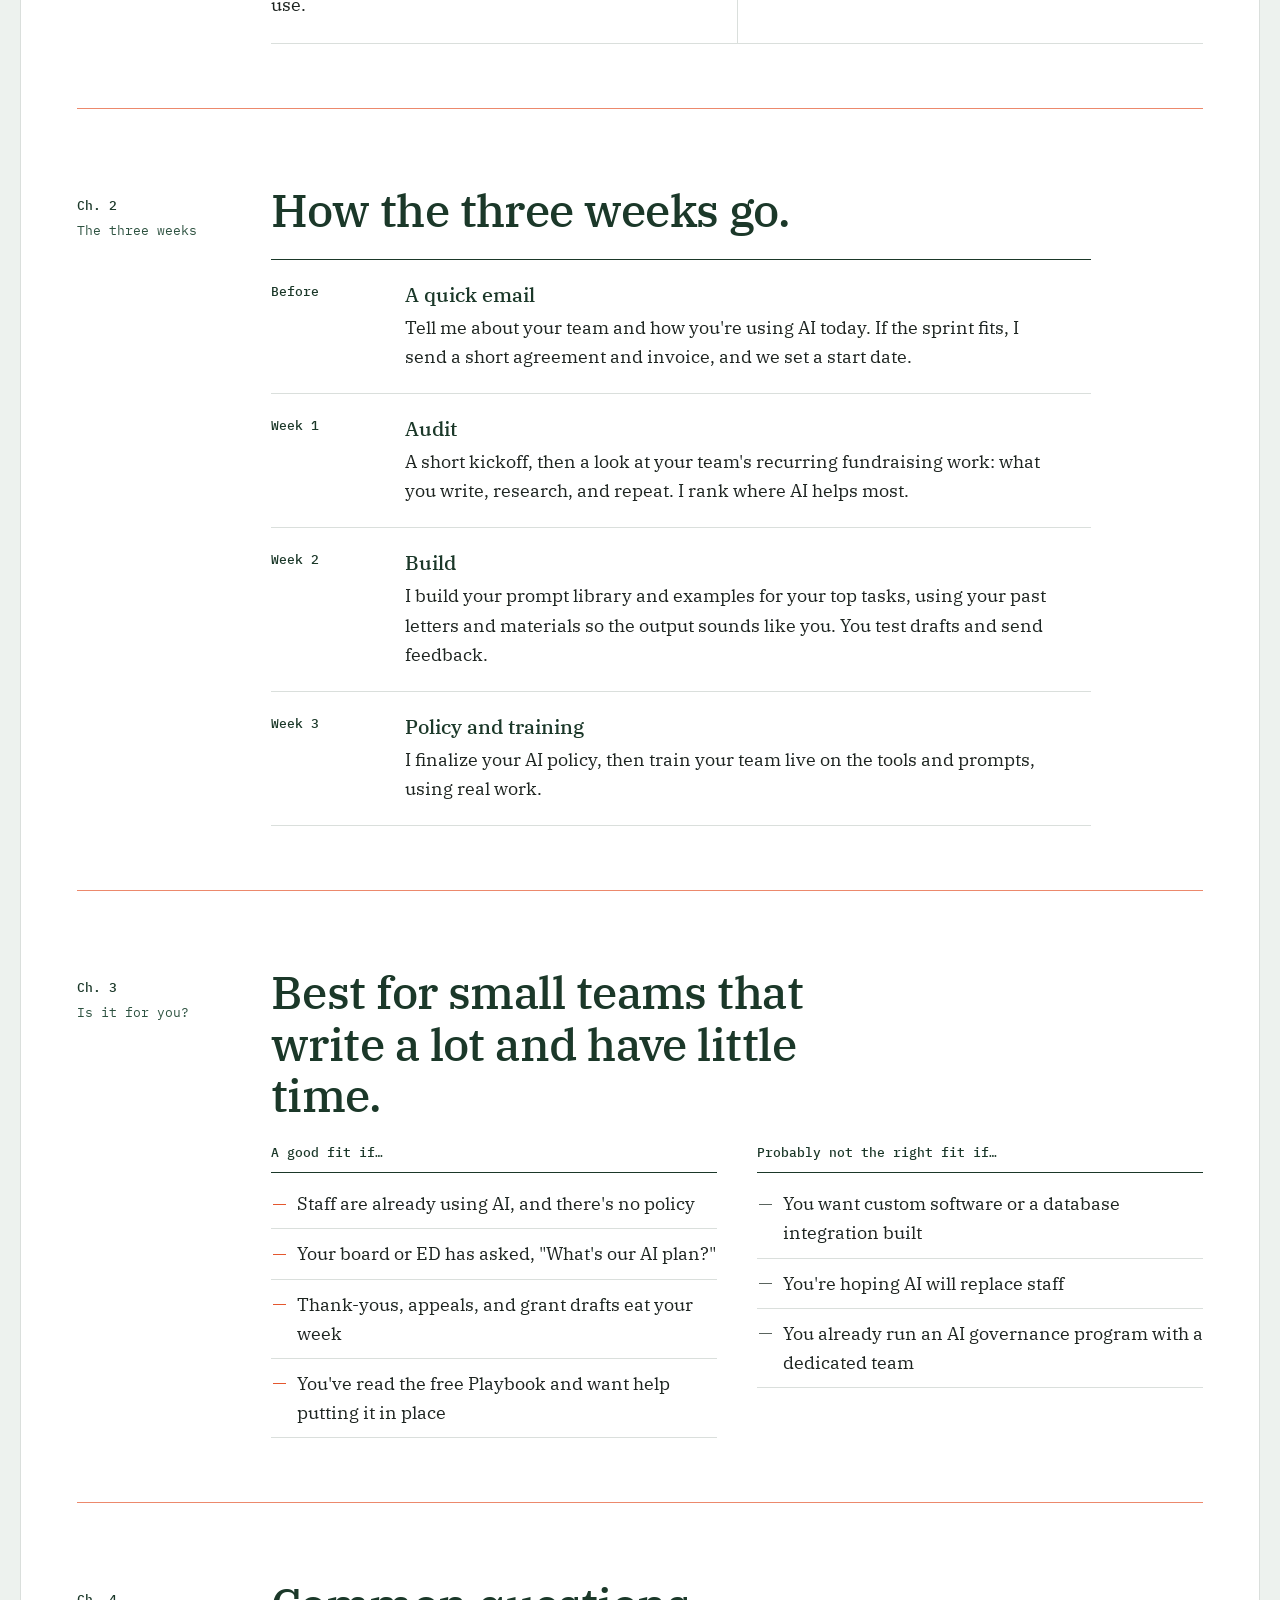
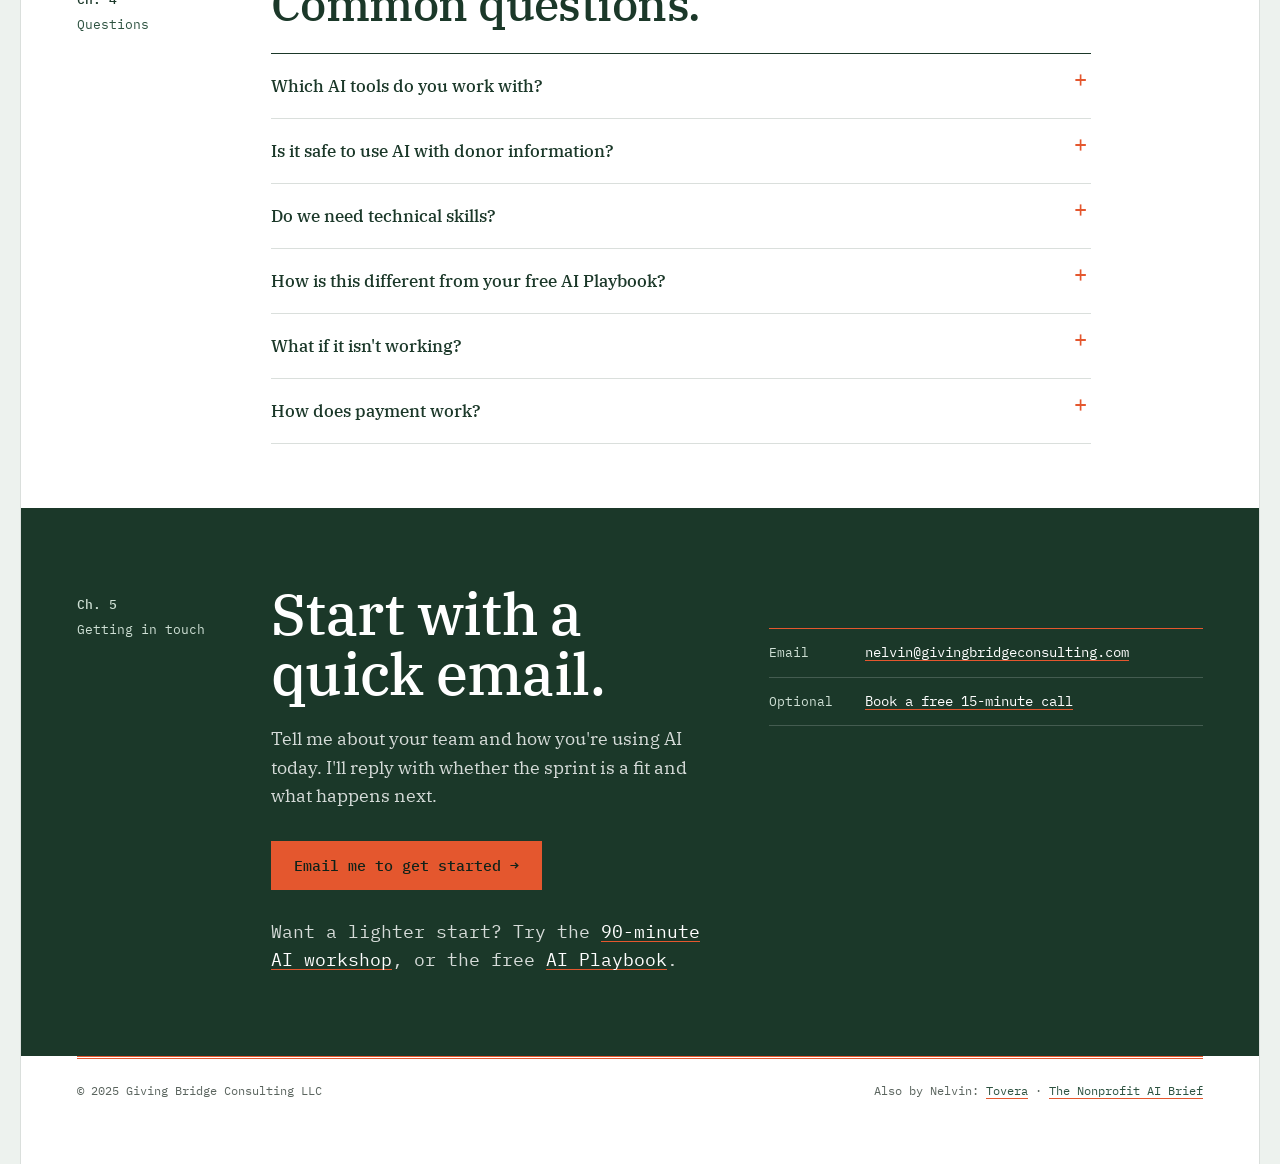
==== commit d820264c: "Add money-back guarantees and the $79 Health Check credit toward sprints Co-Authored-By: Claude Opus" ====
--- a/ai-sprint/index.html
+++ b/ai-sprint/index.html
@@ -19,7 +19,9 @@
 <link rel="preconnect" href="https://fonts.googleapis.com">
 <link rel="preconnect" href="https://fonts.gstatic.com" crossorigin>
 <link href="https://fonts.googleapis.com/css2?family=IBM+Plex+Mono:wght@400;500&family=IBM+Plex+Serif:ital,wght@0,400;0,500;0,600;1,400&display=swap" rel="stylesheet">
-<link rel="stylesheet" href="/assets/site.css?v=20261027d">
+<link rel="stylesheet" href="/assets/site.css?v=20261027e">
+
+
 
 
 
@@ -144,6 +146,14 @@
     },
     {
      "@type": "Question",
+     "name": "What if it isn't working?",
+     "acceptedAnswer": {
+      "@type": "Answer",
+      "text": "You'll see drafts in Week 2. If they aren't on track, tell me and I'll refund the full $1,800. You keep everything delivered so far. And if you did the $79 Health Check first, it comes off the price."
+     }
+    },
+    {
+     "@type": "Question",
      "name": "How does payment work?",
      "acceptedAnswer": {
       "@type": "Answer",
@@ -245,6 +255,8 @@
             </dl>
             <a class="btn btn-accent" href="mailto:nelvin@givingbridgeconsulting.com?subject=AI%20Fundraising%20Sprint">Email me to get started →</a>
             <p class="fine">Tell me a little about your team and I'll reply with next steps. Prefer to talk? <a href="https://calendar.app.google/1Do2GPcDJhYSkQES9" target="_blank" rel="noopener">Book 15 minutes</a>.</p>
+            <p class="guarantee"><b>Guarantee:</b> if the Week 2 drafts aren't on track, tell me and I'll refund the full fee. You keep everything delivered so far.</p>
+            <p class="guarantee"><b>Credit:</b> did the $79 Health Check first? It comes off the price.</p>
           </aside>
         </div>
       </div>
@@ -355,6 +367,10 @@
           <details>
             <summary>How is this different from your free AI Playbook?</summary>
             <p>The Playbook is the do-it-yourself version: templates and prompts anyone can adapt. The sprint is done with you. I tailor the prompts to your voice, fit the policy to your organization, and train your team.</p>
+          </details>
+          <details>
+            <summary>What if it isn't working?</summary>
+            <p>You'll see drafts in Week 2. If they aren't on track, tell me and I'll refund the full $1,800. You keep everything delivered so far. And if you did the $79 Health Check first, it comes off the price.</p>
           </details>
           <details>
             <summary>How does payment work?</summary>
--- a/assets/site.css
+++ b/assets/site.css
@@ -488,3 +488,7 @@
   .preface .intro p:first-child::first-letter{float:none; font-size:inherit; line-height:inherit; padding:0; font-weight:inherit}
   .reach dd{white-space:nowrap; overflow-wrap:normal; font-size:12.5px}
 }
+
+.price-card .guarantee{font:400 12.5px/1.5 var(--mono); color:var(--ink); margin:10px 0 0; padding-top:10px; border-top:1px dotted var(--rule)}
+.price-card .guarantee b{font-weight:500; color:var(--accent)}
+.price-card .guarantee + .guarantee{border-top:0; padding-top:0; margin-top:6px}
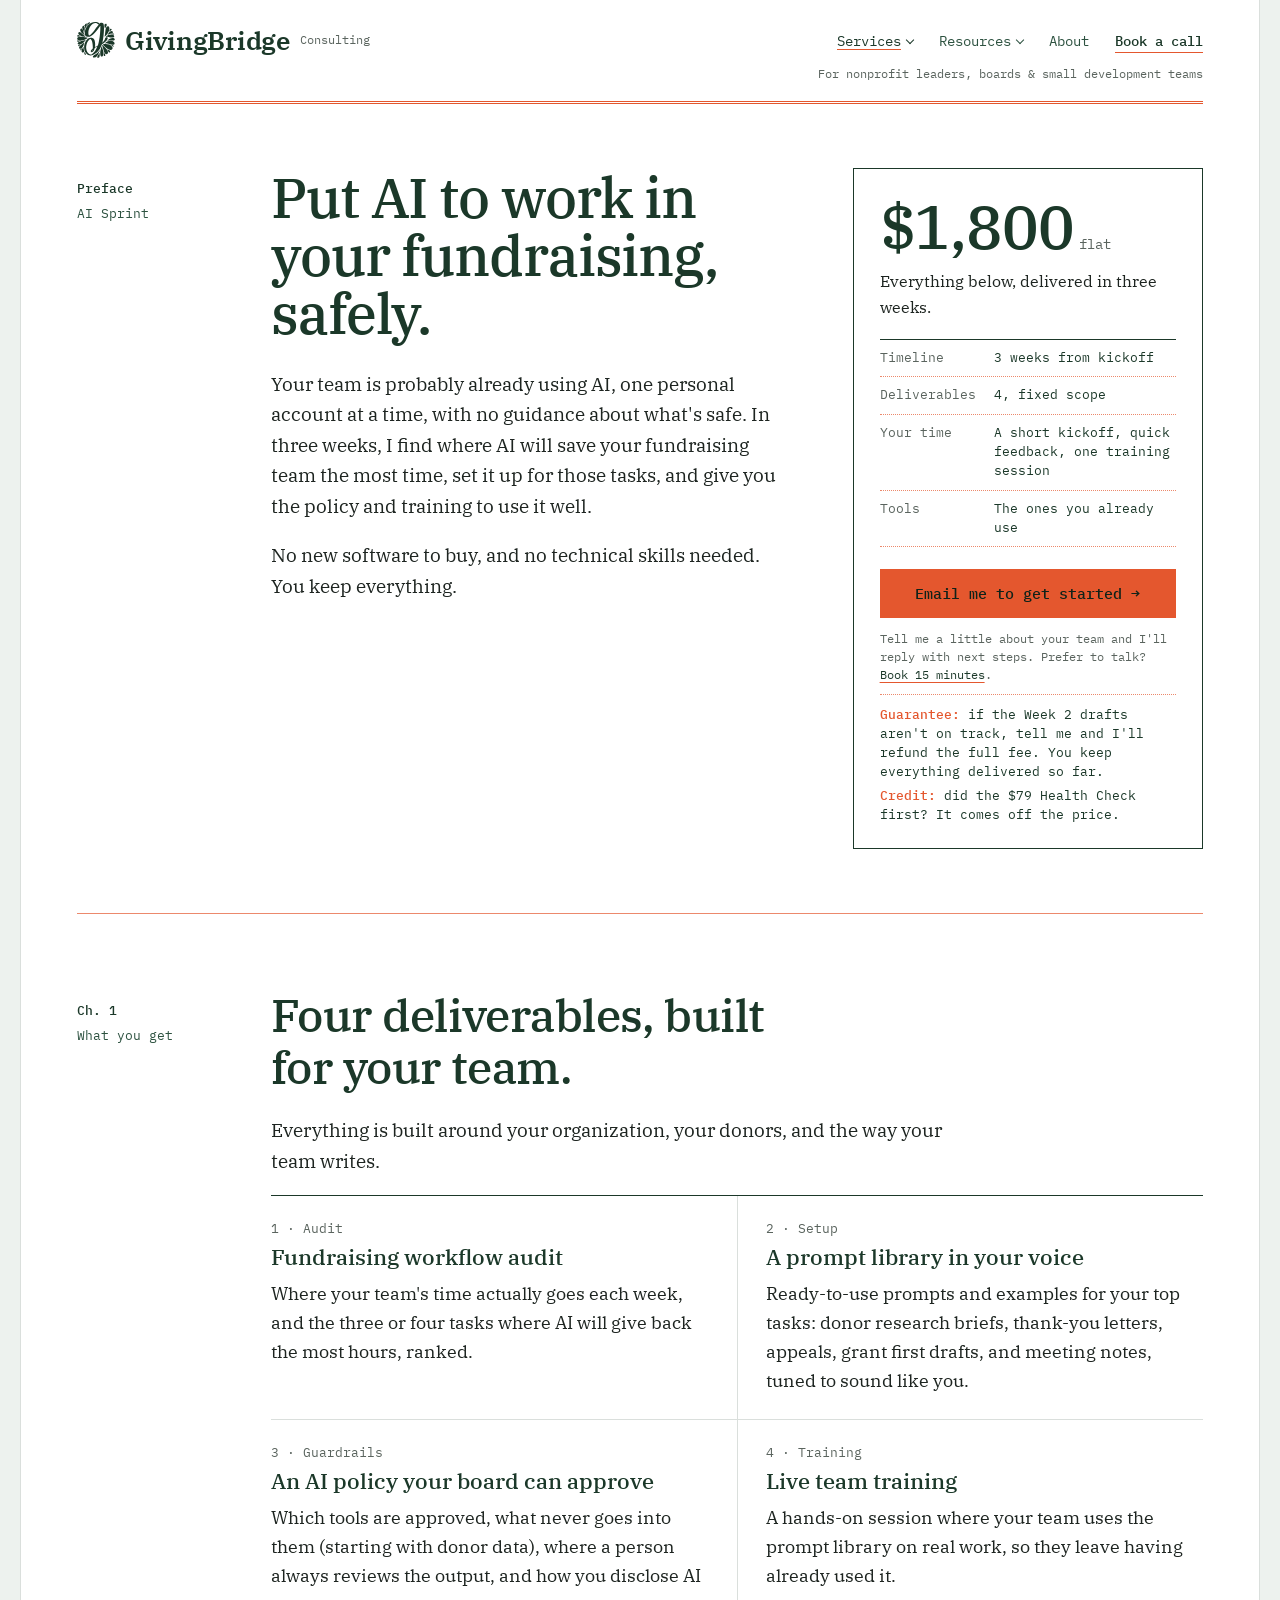
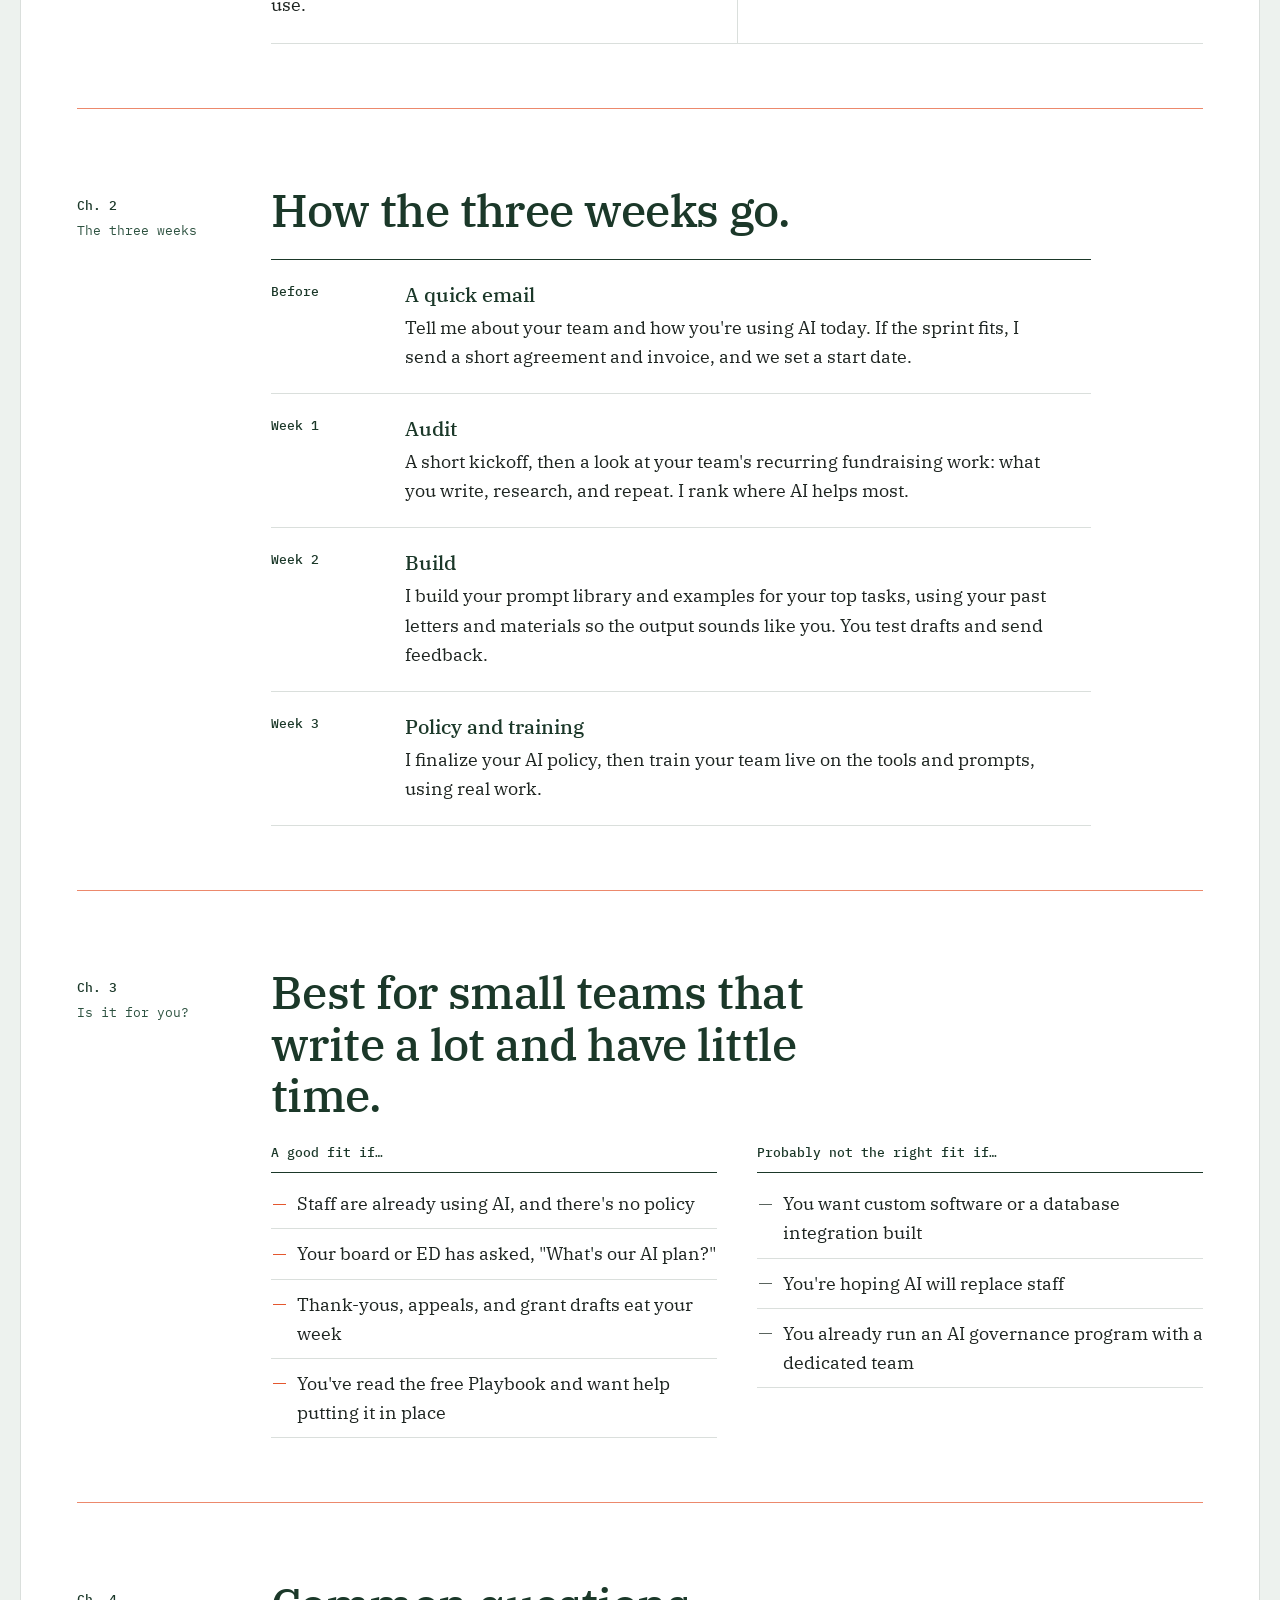
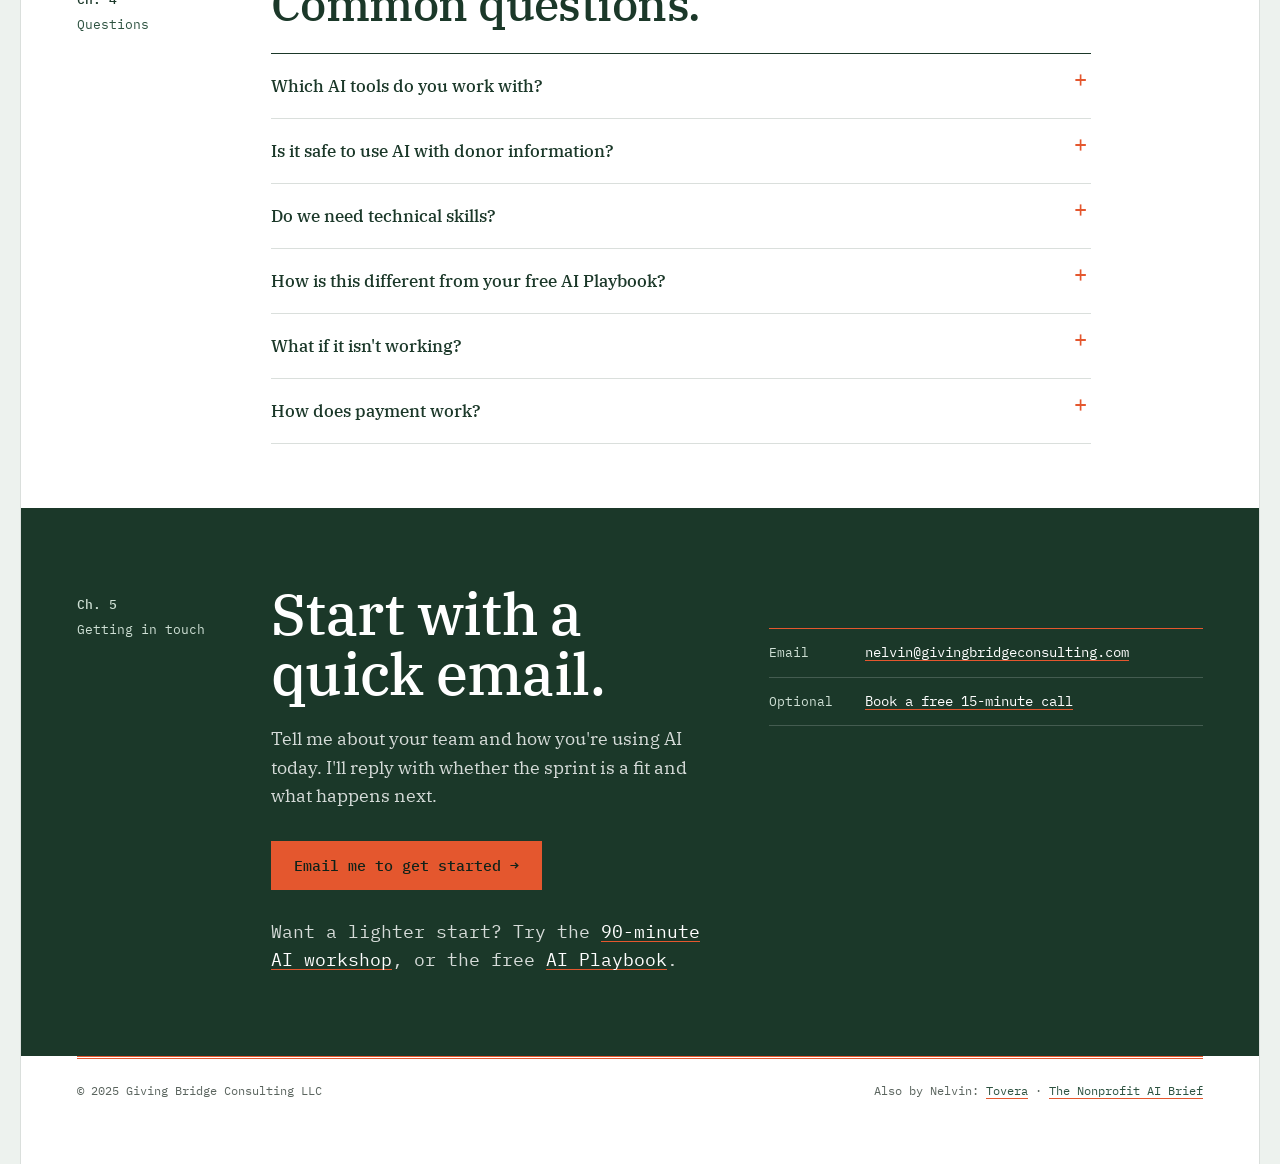
==== commit f80a0485: "Remove drop caps sitewide Co-Authored-By: Claude Opus 5.5 <noreply@anthropic.com>" ====
--- a/ai-sprint/index.html
+++ b/ai-sprint/index.html
@@ -19,7 +19,7 @@
 <link rel="preconnect" href="https://fonts.googleapis.com">
 <link rel="preconnect" href="https://fonts.gstatic.com" crossorigin>
 <link href="https://fonts.googleapis.com/css2?family=IBM+Plex+Mono:wght@400;500&family=IBM+Plex+Serif:ital,wght@0,400;0,500;0,600;1,400&display=swap" rel="stylesheet">
-<link rel="stylesheet" href="/assets/site.css?v=20261027e">
+<link rel="stylesheet" href="/assets/site.css?v=20261027f">
 
 
 
--- a/assets/site.css
+++ b/assets/site.css
@@ -91,9 +91,6 @@
   max-width:12ch; margin-bottom:30px;
 }
 .preface .intro{font-size:1.2rem; max-width:34em}
-.preface .intro p:first-child::first-letter{
-  font-size:3.4em; float:left; line-height:.86; padding:6px 10px 0 0; color:var(--ink); font-weight:500;
-}
 .actions{display:flex; gap:22px; align-items:center; flex-wrap:wrap; margin-top:30px}
 .btn{
   display:inline-block; font:500 15px/1 var(--mono); text-decoration:none;
@@ -485,8 +482,7 @@
   .offer-hero{row-gap:28px}
 }
 @media (max-width:780px){
-  .preface .intro p:first-child::first-letter{float:none; font-size:inherit; line-height:inherit; padding:0; font-weight:inherit}
-  .reach dd{white-space:nowrap; overflow-wrap:normal; font-size:12.5px}
+    .reach dd{white-space:nowrap; overflow-wrap:normal; font-size:12.5px}
 }
 
 .price-card .guarantee{font:400 12.5px/1.5 var(--mono); color:var(--ink); margin:10px 0 0; padding-top:10px; border-top:1px dotted var(--rule)}
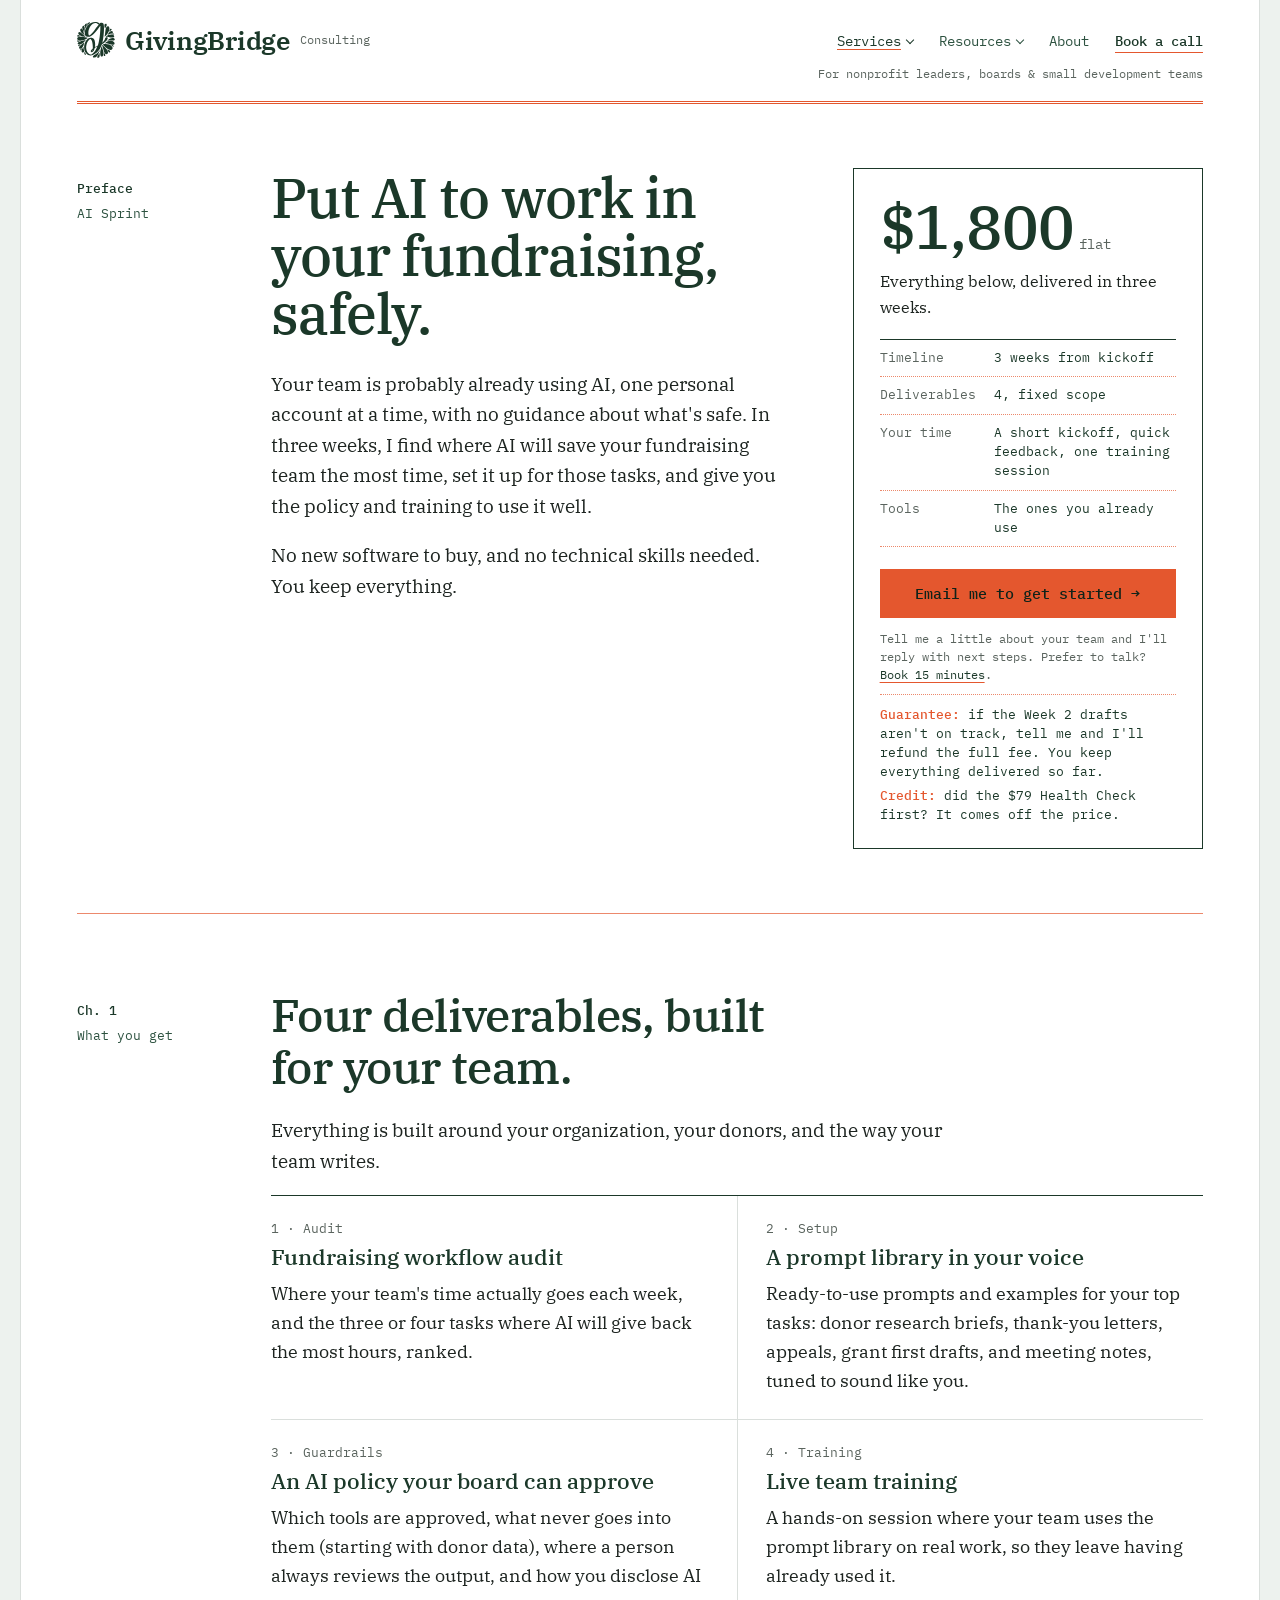
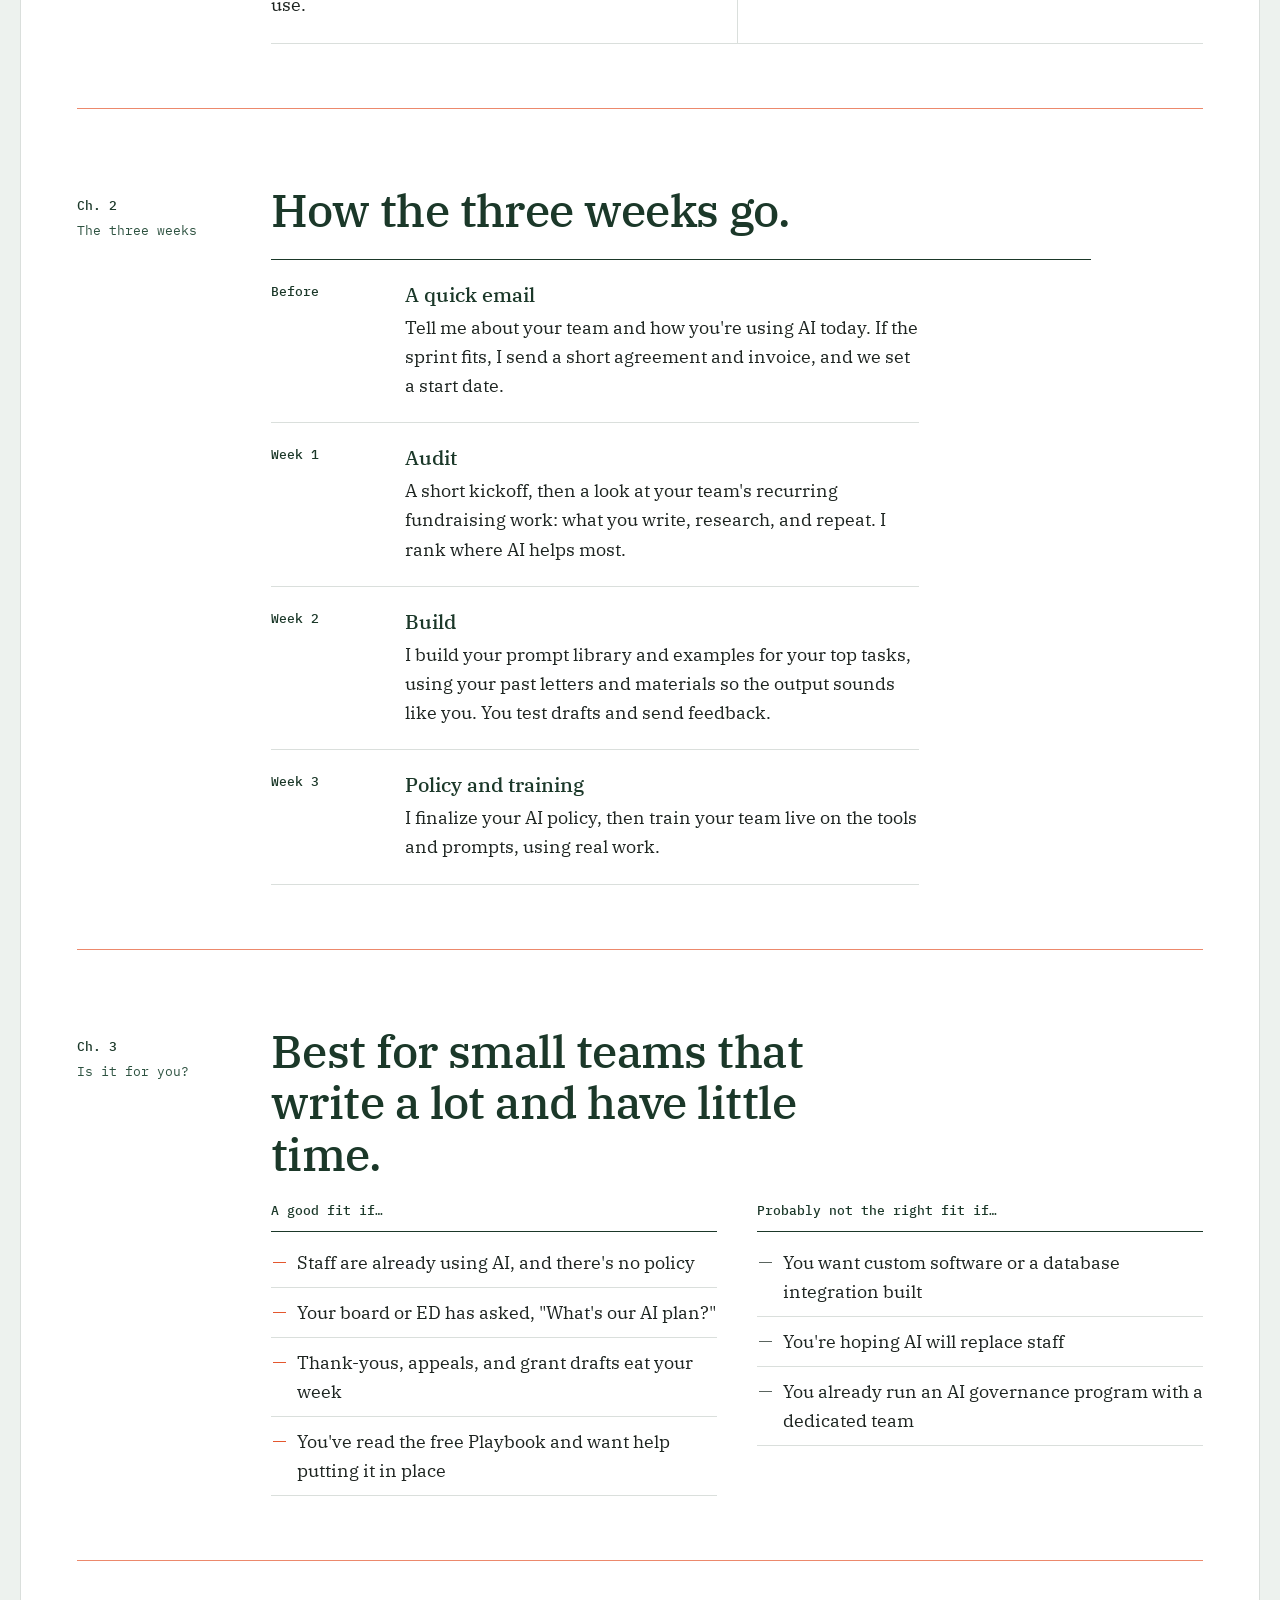
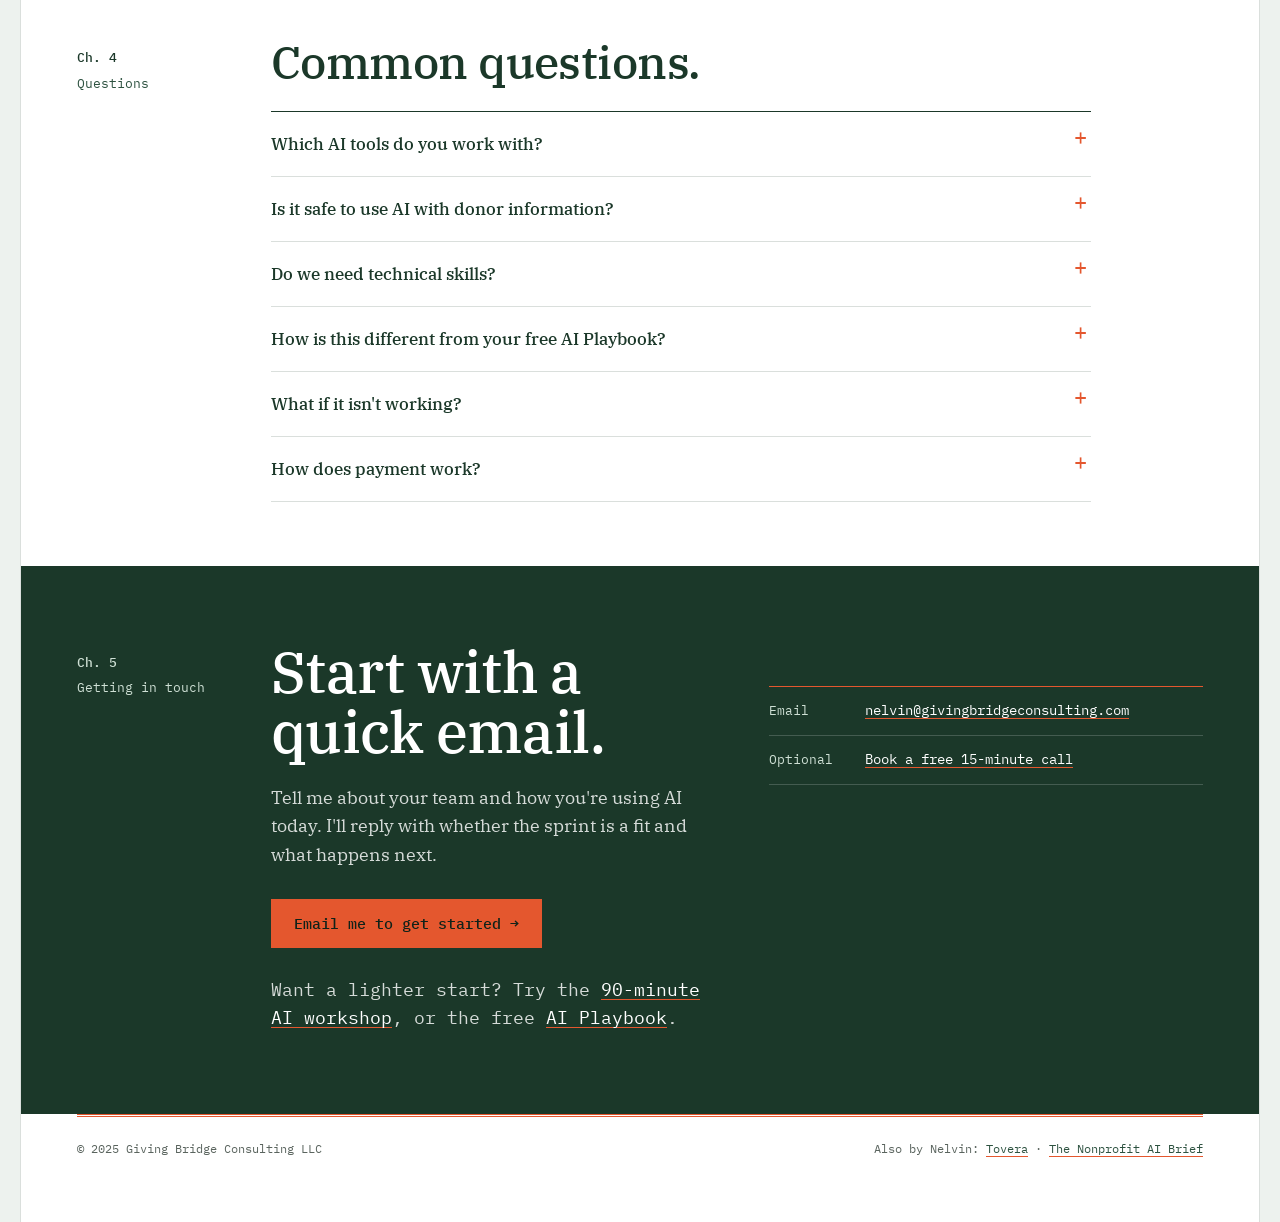
==== commit cd61d5e3: "Cap body text line length site-wide (~70 characters) Co-Authored-By: Claude Opus 5.5 <noreply@anthro" ====
--- a/ai-sprint/index.html
+++ b/ai-sprint/index.html
@@ -19,7 +19,7 @@
 <link rel="preconnect" href="https://fonts.googleapis.com">
 <link rel="preconnect" href="https://fonts.gstatic.com" crossorigin>
 <link href="https://fonts.googleapis.com/css2?family=IBM+Plex+Mono:wght@400;500&family=IBM+Plex+Serif:ital,wght@0,400;0,500;0,600;1,400&display=swap" rel="stylesheet">
-<link rel="stylesheet" href="/assets/site.css?v=20261027f">
+<link rel="stylesheet" href="/assets/site.css?v=20261027i">
 
 
 
@@ -208,7 +208,7 @@
               </div>
               <div class="menu-col">
                 <h4><a href="/#associate-boards">Associate Boards</a></h4>
-                <a href="/#associate-boards"><b class="price q">Scoped</b><span>Associate Board Development</span><small>Build or restructure</small></a>
+                <a href="/#associate-boards"><b class="price price-muted">Scoped</b><span>Associate Board Development</span><small>Build or restructure</small></a>
               </div>
             </div>
           </details>
--- a/assets/site.css
+++ b/assets/site.css
@@ -439,7 +439,7 @@
 
 .masthead .menu-panel.groups h4 a{display:inline; padding:0; border:0; font:500 12px/1.3 var(--mono); color:var(--muted)}
 .masthead .menu-panel.groups h4 a:hover{color:var(--ink); text-decoration:underline; text-decoration-color:var(--accent)}
-.masthead .menu-col a .price.q{color:var(--muted); font-weight:400}
+.masthead .menu-col a .price-muted{color:var(--muted); font-weight:400}
 @media (max-width:780px){
   .menu-panel.groups{grid-template-columns:1fr}
   .menu-panel.groups .menu-col + .menu-col{border-left:0}
@@ -488,3 +488,19 @@
 .price-card .guarantee{font:400 12.5px/1.5 var(--mono); color:var(--ink); margin:10px 0 0; padding-top:10px; border-top:1px dotted var(--rule)}
 .price-card .guarantee b{font-weight:500; color:var(--accent)}
 .price-card .guarantee + .guarantee{border-top:0; padding-top:0; margin-top:6px}
+
+/* ---------- dropdown items: clean hover + aligned prices ---------- */
+.masthead .menu-col a{display:grid; grid-template-columns:minmax(0,1fr) auto; column-gap:14px; align-items:start; text-decoration:none}
+.masthead .menu-col a:hover{text-decoration:none}
+.masthead .menu-col a > span{grid-column:1; grid-row:1}
+.masthead .menu-col a > small{grid-column:1; grid-row:2}
+.masthead .menu-col a > .price{grid-column:2; grid-row:1; float:none; align-self:start; padding-top:2px; text-decoration:none}
+.masthead .menu-col a:hover > span{text-decoration:underline; text-decoration-color:var(--accent); text-underline-offset:3px}
+.masthead .menu-col a:hover > small, .masthead .menu-col a:hover > .price{text-decoration:none}
+.masthead .menu-panel h4 a{display:inline; text-decoration:none}
+.masthead .menu-panel h4 a:hover{text-decoration:underline; text-decoration-color:var(--accent); text-underline-offset:3px}
+
+/* ---------- comfortable line length everywhere (~65–70 characters) ---------- */
+.ch-body p, .ch-body li, .ch-body dd{max-width:36em}
+.ch-body .scope, .ch-body .facts{max-width:620px}
+.ch-body .entry ul{max-width:36em}
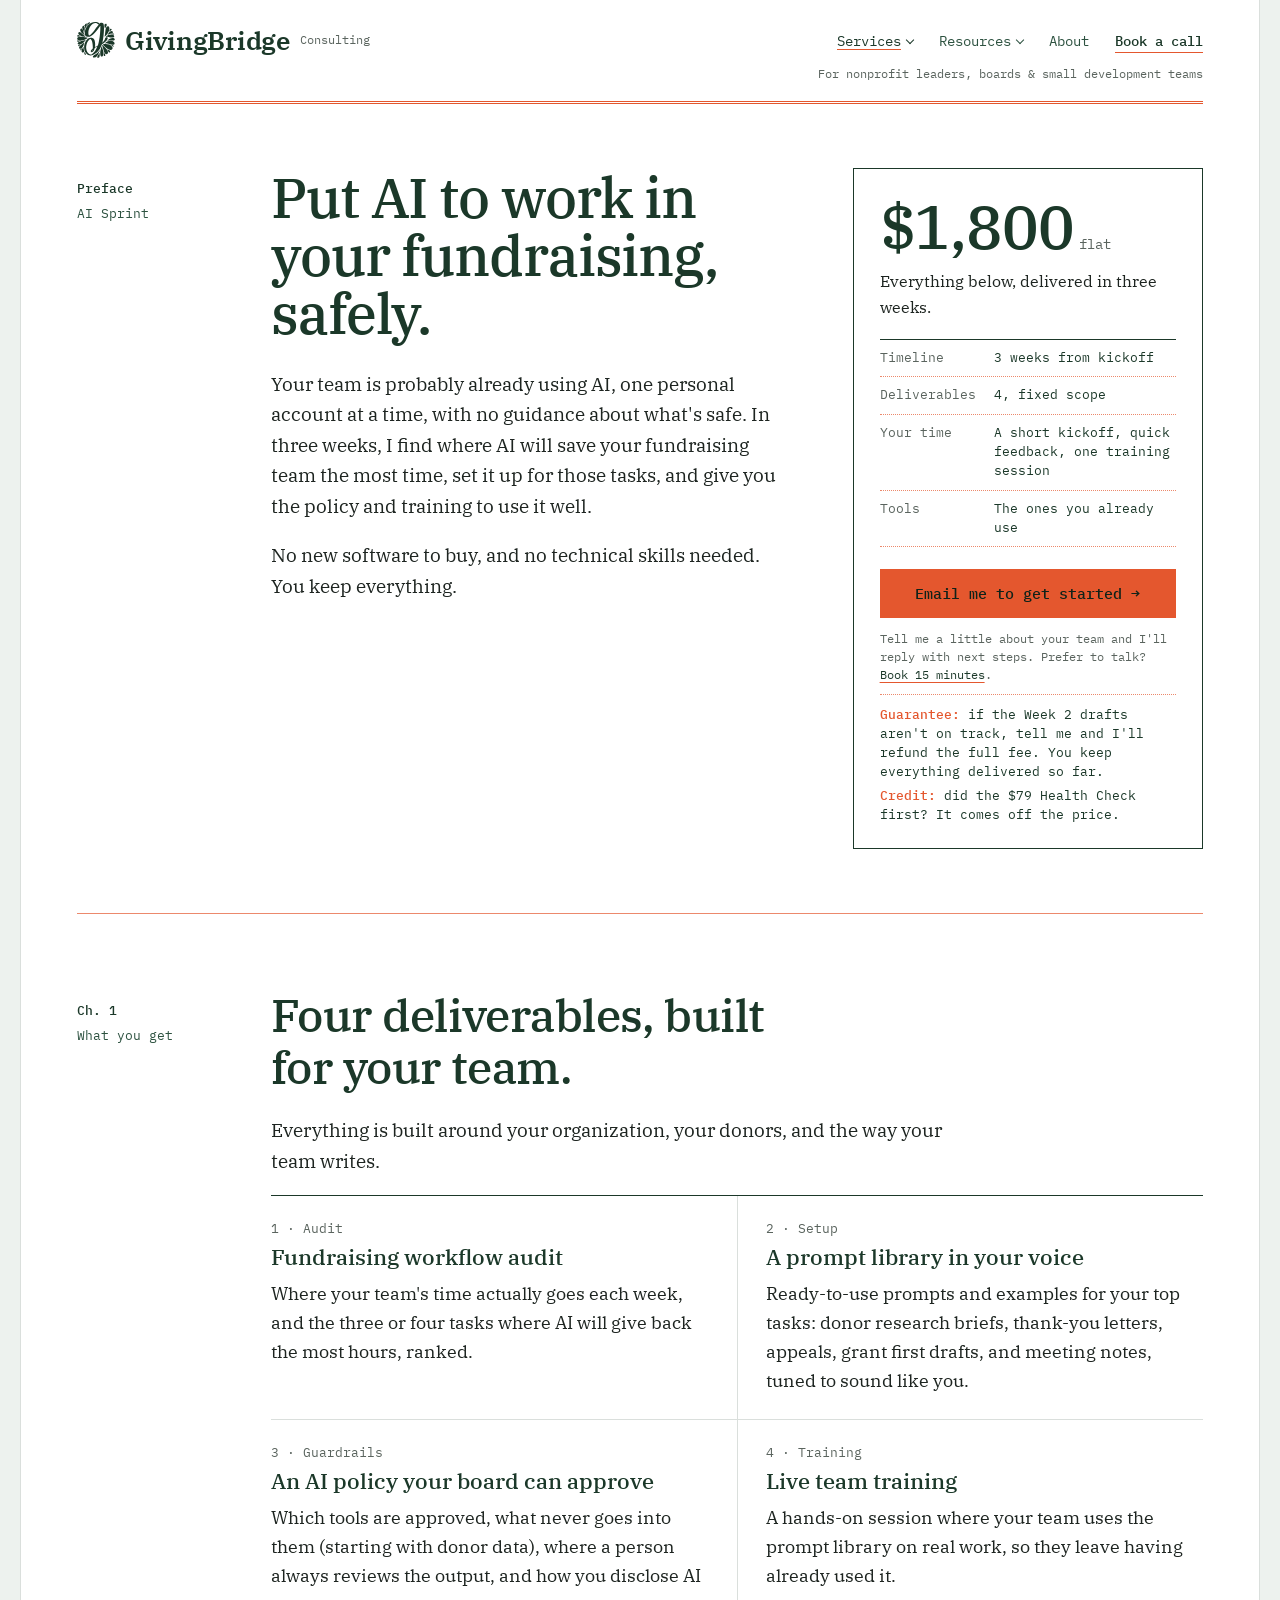
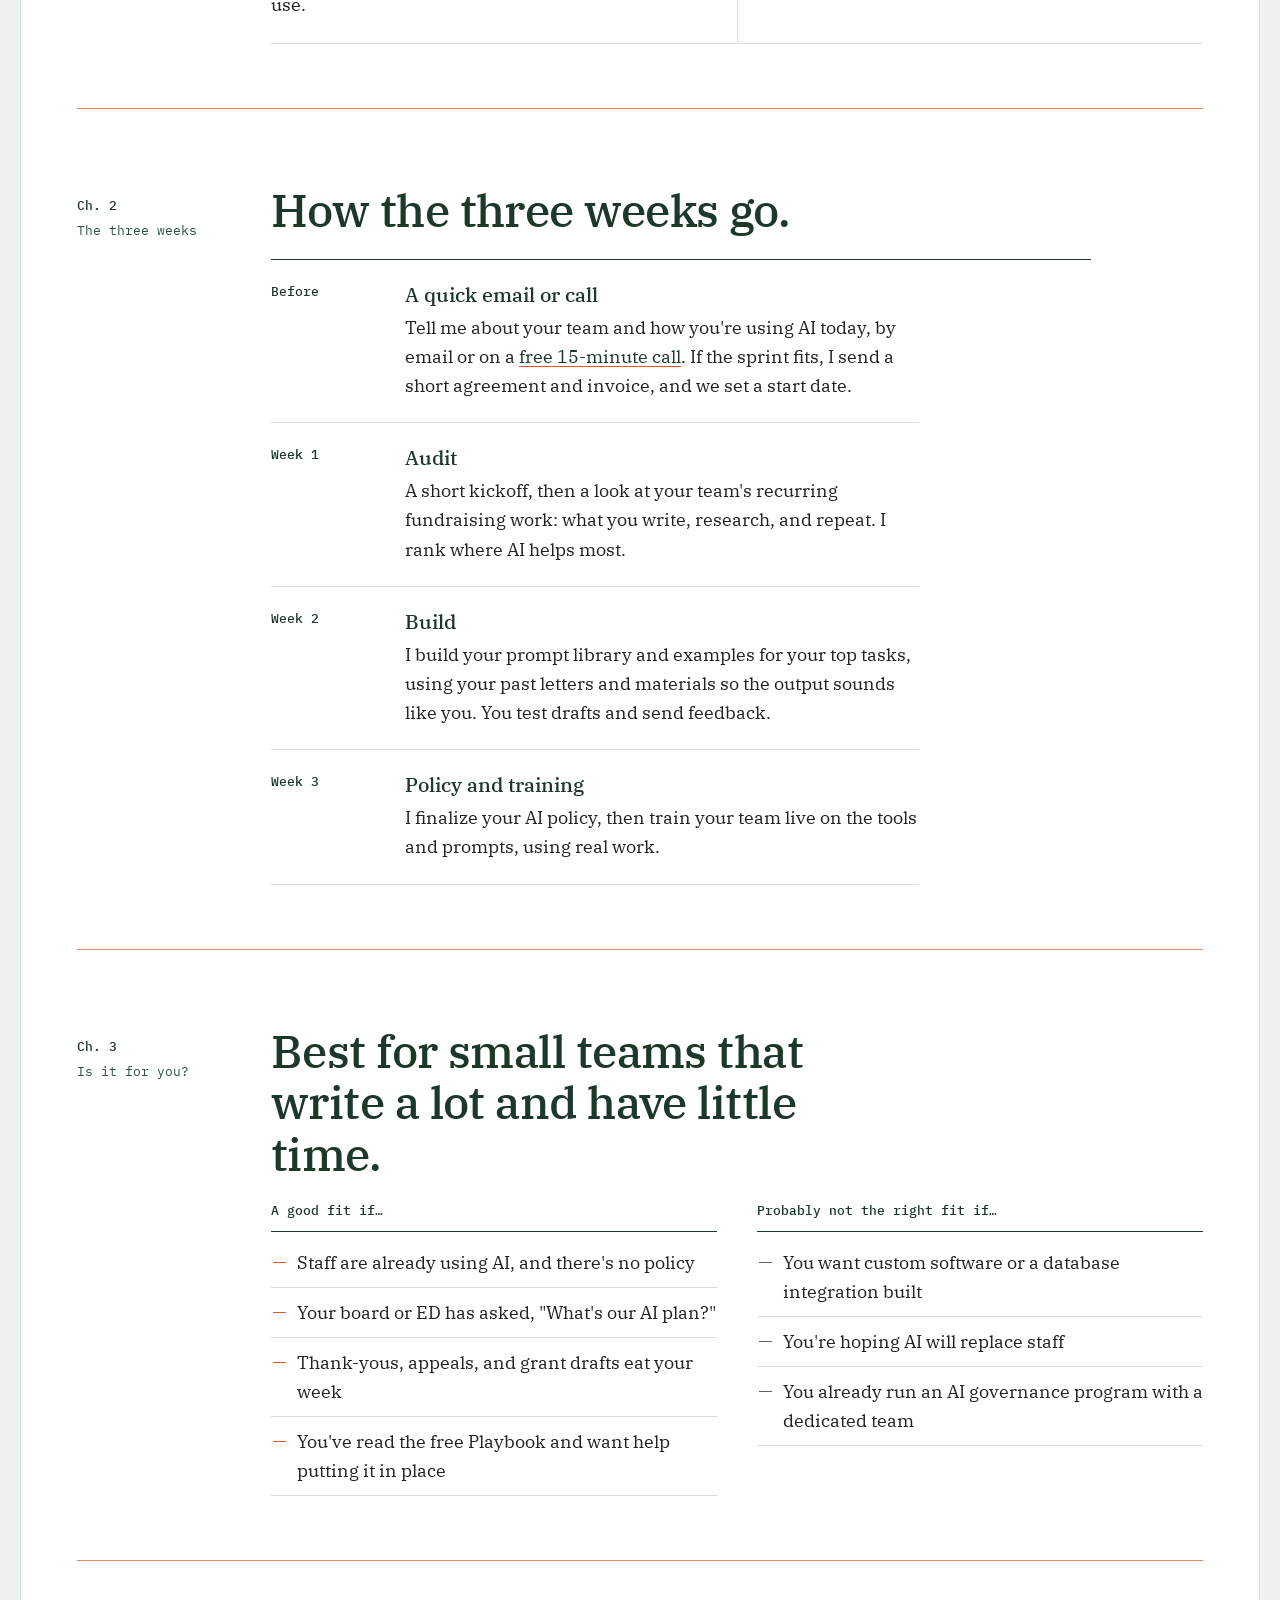
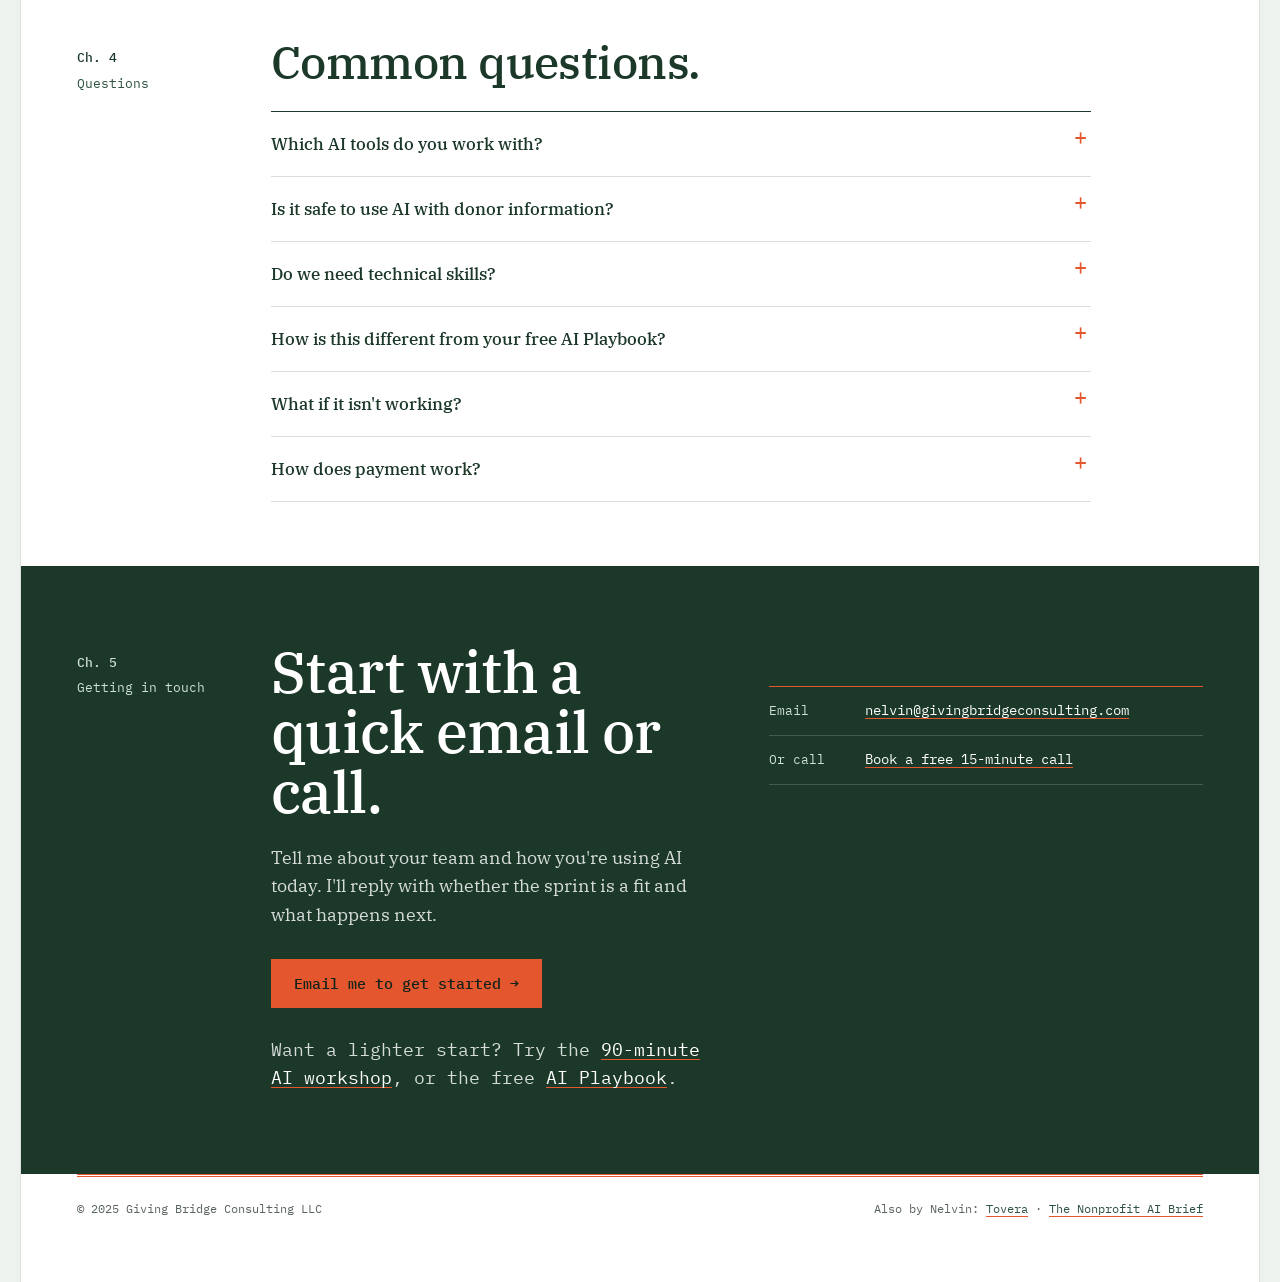
==== commit 07764710: "Offer the call alongside email everywhere Co-Authored-By: Claude Opus 5.5 <noreply@anthropic.com>" ====
--- a/ai-sprint/index.html
+++ b/ai-sprint/index.html
@@ -19,7 +19,8 @@
 <link rel="preconnect" href="https://fonts.googleapis.com">
 <link rel="preconnect" href="https://fonts.gstatic.com" crossorigin>
 <link href="https://fonts.googleapis.com/css2?family=IBM+Plex+Mono:wght@400;500&family=IBM+Plex+Serif:ital,wght@0,400;0,500;0,600;1,400&display=swap" rel="stylesheet">
-<link rel="stylesheet" href="/assets/site.css?v=20261027i">
+<link rel="stylesheet" href="/assets/site.css?v=20261027j">
+
 
 
 
@@ -301,7 +302,7 @@
         <ol class="weeks">
           <li>
             <span class="when">Before</span>
-            <div><h3>A quick email</h3><p>Tell me about your team and how you're using AI today. If the sprint fits, I send a short agreement and invoice, and we set a start date.</p></div>
+            <div><h3>A quick email or call</h3><p>Tell me about your team and how you're using AI today, by email or on a <a href="https://calendar.app.google/1Do2GPcDJhYSkQES9" target="_blank" rel="noopener">free 15-minute call</a>. If the sprint fits, I send a short agreement and invoice, and we set a start date.</p></div>
           </li>
           <li>
             <span class="when">Week 1</span>
@@ -386,7 +387,7 @@
       <div class="ch-body">
         <div class="close">
           <div>
-            <h2 id="h-next">Start with a quick email.</h2>
+            <h2 id="h-next">Start with a quick email or call.</h2>
             <p>Tell me about your team and how you're using AI today. I'll reply with whether the sprint is a fit and what happens next.</p>
             <div class="actions">
               <a class="btn btn-accent" href="mailto:nelvin@givingbridgeconsulting.com?subject=AI%20Fundraising%20Sprint">Email me to get started →</a>
@@ -396,7 +397,7 @@
           <div>
             <dl class="reach">
               <div><dt>Email</dt><dd><a href="mailto:nelvin@givingbridgeconsulting.com">nelvin@givingbridgeconsulting.com</a></dd></div>
-              <div><dt>Optional</dt><dd><a href="https://calendar.app.google/1Do2GPcDJhYSkQES9" target="_blank" rel="noopener">Book a free 15-minute call</a></dd></div>
+              <div><dt>Or call</dt><dd><a href="https://calendar.app.google/1Do2GPcDJhYSkQES9" target="_blank" rel="noopener">Book a free 15-minute call</a></dd></div>
             </dl>
           </div>
         </div>
--- a/assets/site.css
+++ b/assets/site.css
@@ -502,5 +502,6 @@
 
 /* ---------- comfortable line length everywhere (~65–70 characters) ---------- */
 .ch-body p, .ch-body li, .ch-body dd{max-width:36em}
-.ch-body .scope, .ch-body .facts{max-width:620px}
+.ch-body .scope{max-width:620px}
+.ch-body .facts dd{max-width:none}
 .ch-body .entry ul{max-width:36em}
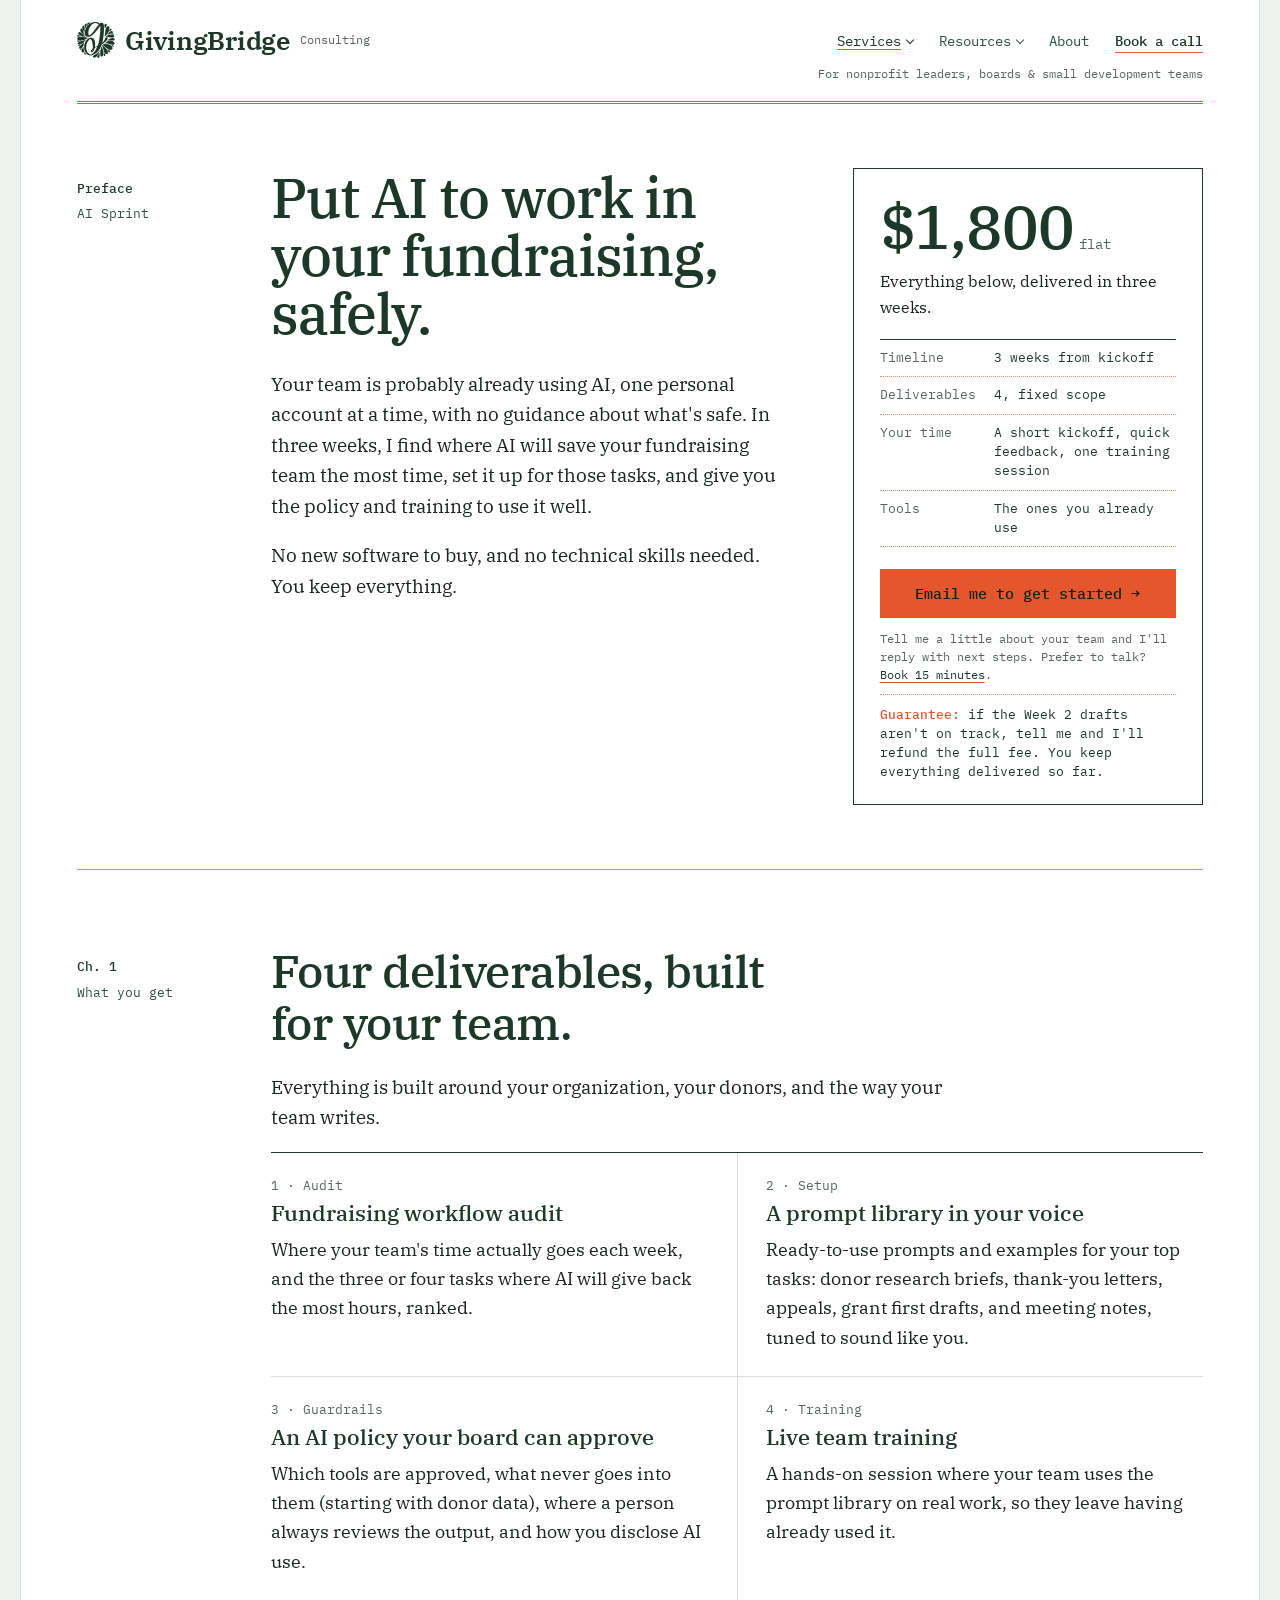
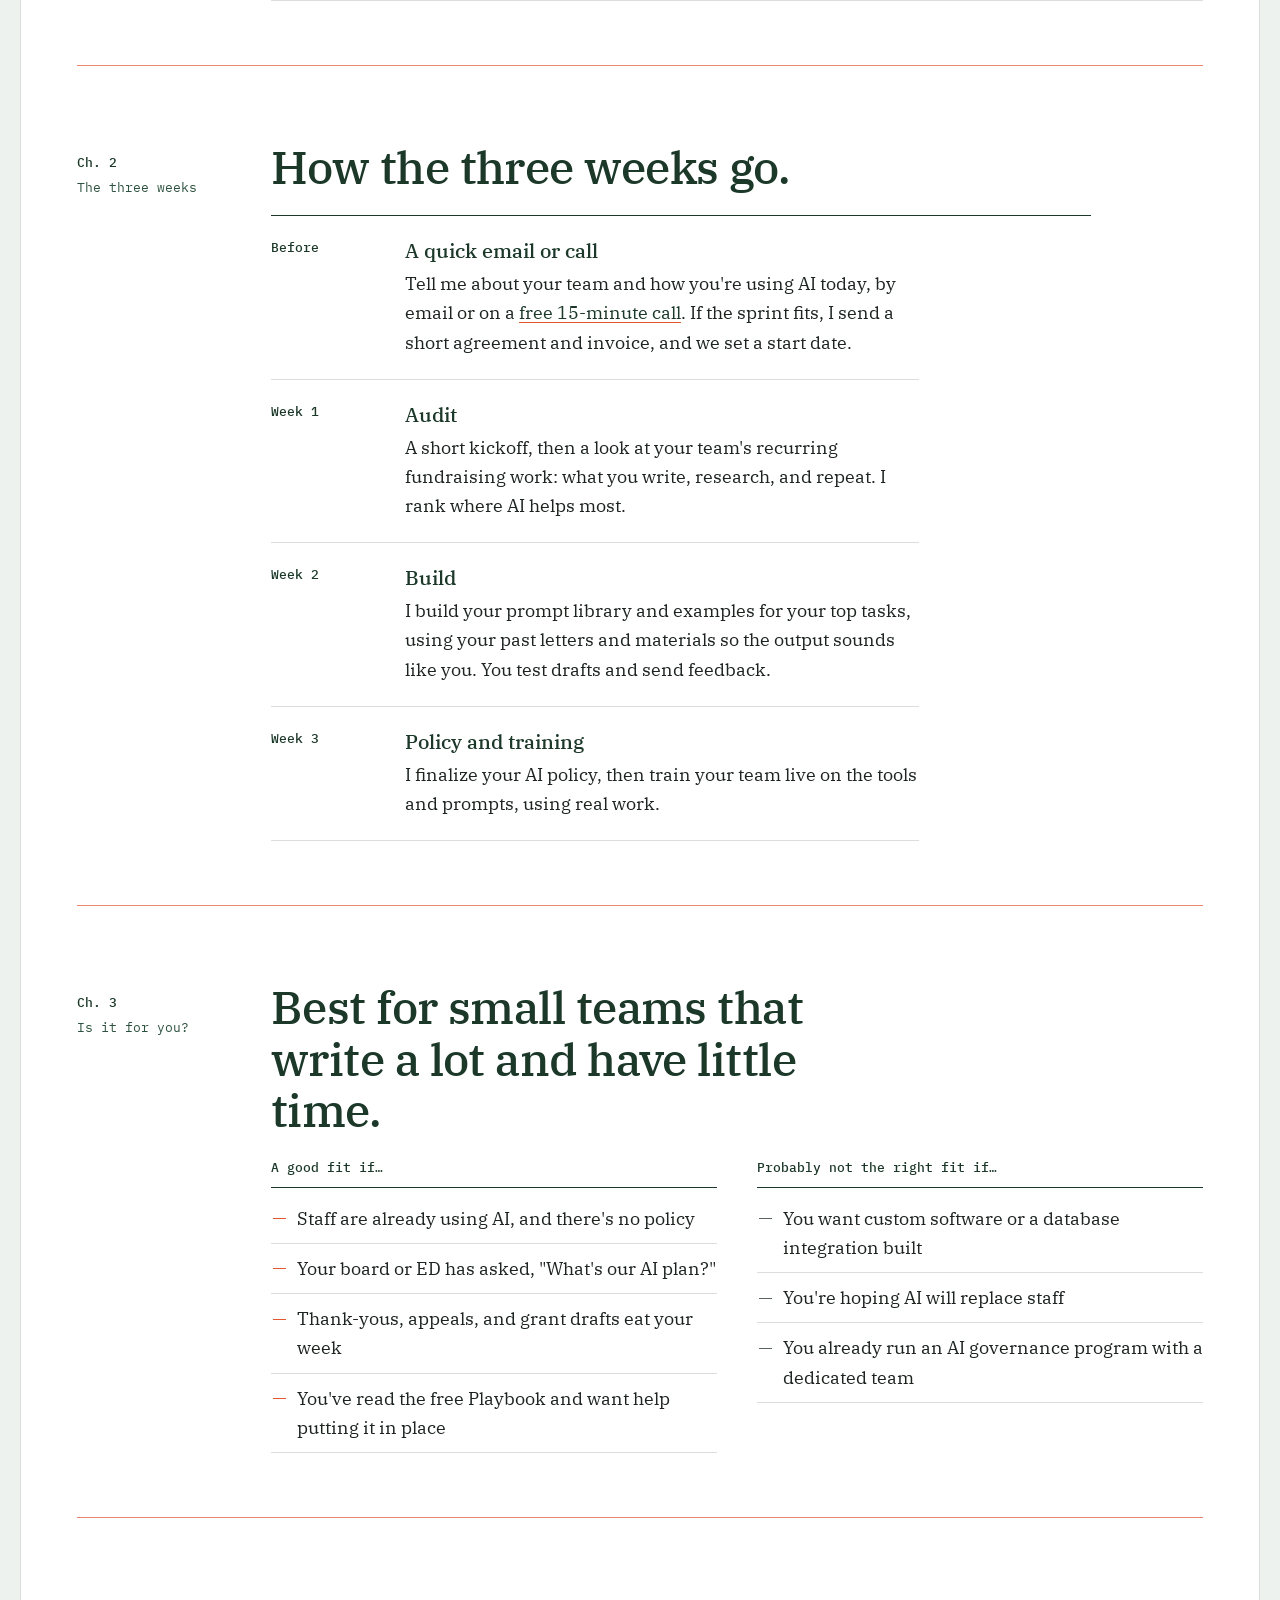
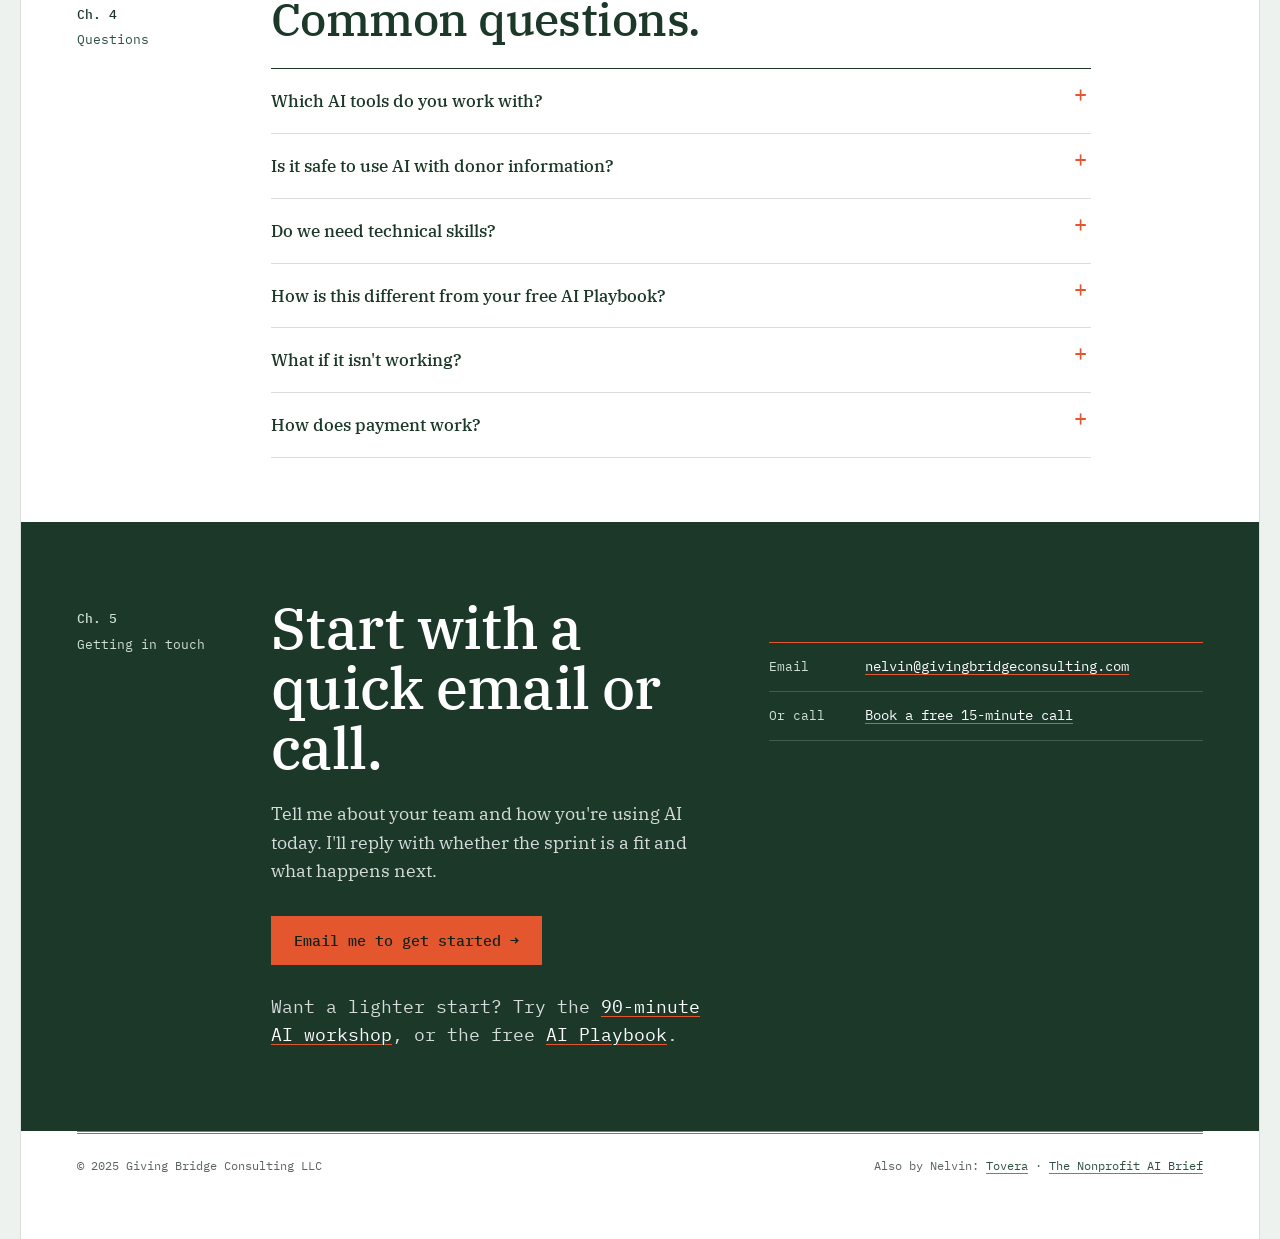
==== commit eb694d2e: "Retire the Health Check; Donor Strategy Sprint to $1,500; regroup Services - Remove /health-check/ (" ====
--- a/ai-sprint/index.html
+++ b/ai-sprint/index.html
@@ -19,7 +19,8 @@
 <link rel="preconnect" href="https://fonts.googleapis.com">
 <link rel="preconnect" href="https://fonts.gstatic.com" crossorigin>
 <link href="https://fonts.googleapis.com/css2?family=IBM+Plex+Mono:wght@400;500&family=IBM+Plex+Serif:ital,wght@0,400;0,500;0,600;1,400&display=swap" rel="stylesheet">
-<link rel="stylesheet" href="/assets/site.css?v=20261027j">
+<link rel="stylesheet" href="/assets/site.css?v=20261117a">
+
 
 
 
@@ -150,7 +151,7 @@
      "name": "What if it isn't working?",
      "acceptedAnswer": {
       "@type": "Answer",
-      "text": "You'll see drafts in Week 2. If they aren't on track, tell me and I'll refund the full $1,800. You keep everything delivered so far. And if you did the $79 Health Check first, it comes off the price."
+      "text": "You'll see drafts in Week 2. If they aren't on track, tell me and I'll refund the full $1,800. You keep everything delivered so far."
      }
     },
     {
@@ -198,17 +199,13 @@
             <summary class="is-current">Services</summary>
             <div class="menu-panel groups">
               <div class="menu-col">
-                <h4><a href="/#donor-strategy">Donor Strategy</a></h4>
-                <a href="/health-check/"><b class="price">$79</b><span>Fundraising Health Check</span><small>Written diagnosis in 48 hours</small></a>
-                <a href="/sprint/"><b class="price">$1,200</b><span>Donor Strategy Sprint</span><small>Three weeks, fixed scope</small></a>
-              </div>
-              <div class="menu-col">
                 <h4><a href="/#ai-fundraising">AI for Fundraising</a></h4>
                 <a href="/ai-sprint/"><b class="price">$1,800</b><span>AI Fundraising Sprint</span><small>Three weeks, fixed scope</small></a>
                 <a href="/ai-workshop/"><b class="price">$1,000</b><span>Team workshop</span><small>90 minutes, live</small></a>
               </div>
               <div class="menu-col">
-                <h4><a href="/#associate-boards">Associate Boards</a></h4>
+                <h4><a href="/#donor-strategy">Fundraising</a></h4>
+                <a href="/sprint/"><b class="price">$1,500</b><span>Donor Strategy Sprint</span><small>Three weeks, fixed scope</small></a>
                 <a href="/#associate-boards"><b class="price price-muted">Scoped</b><span>Associate Board Development</span><small>Build or restructure</small></a>
               </div>
             </div>
@@ -257,7 +254,6 @@
             <a class="btn btn-accent" href="mailto:nelvin@givingbridgeconsulting.com?subject=AI%20Fundraising%20Sprint">Email me to get started →</a>
             <p class="fine">Tell me a little about your team and I'll reply with next steps. Prefer to talk? <a href="https://calendar.app.google/1Do2GPcDJhYSkQES9" target="_blank" rel="noopener">Book 15 minutes</a>.</p>
             <p class="guarantee"><b>Guarantee:</b> if the Week 2 drafts aren't on track, tell me and I'll refund the full fee. You keep everything delivered so far.</p>
-            <p class="guarantee"><b>Credit:</b> did the $79 Health Check first? It comes off the price.</p>
           </aside>
         </div>
       </div>
@@ -371,7 +367,7 @@
           </details>
           <details>
             <summary>What if it isn't working?</summary>
-            <p>You'll see drafts in Week 2. If they aren't on track, tell me and I'll refund the full $1,800. You keep everything delivered so far. And if you did the $79 Health Check first, it comes off the price.</p>
+            <p>You'll see drafts in Week 2. If they aren't on track, tell me and I'll refund the full $1,800. You keep everything delivered so far.</p>
           </details>
           <details>
             <summary>How does payment work?</summary>
--- a/assets/site.css
+++ b/assets/site.css
@@ -270,7 +270,7 @@
 }
 
 /* =====================================================================
-   Offer pages (/health-check, /sprint)
+   Offer pages (/sprint, /ai-sprint, /ai-workshop)
    ===================================================================== */
 .masthead nav a[aria-current="page"]{color:var(--ink); text-decoration:underline; text-decoration-color:var(--accent)}
 
@@ -432,7 +432,7 @@
 .area:last-child:nth-child(odd){grid-column:1 / -1; padding-right:0}
 
 /* Services menu grouped by topic (2x2) */
-.menu-panel.groups{width:min(820px, calc(100vw - 32px)); grid-template-columns:repeat(3,1fr)}
+.menu-panel.groups{width:min(600px, calc(100vw - 32px)); grid-template-columns:repeat(2,1fr)}
 .menu-panel.groups .menu-col{background:var(--paper); border-left:0}
 .menu-panel.groups .menu-col + .menu-col{border-left:1px solid var(--rule-soft)}
 
@@ -505,3 +505,5 @@
 .ch-body .scope{max-width:620px}
 .ch-body .facts dd{max-width:none}
 .ch-body .entry ul{max-width:36em}
+
+.paths.single{grid-template-columns:minmax(0,1fr); max-width:560px}
